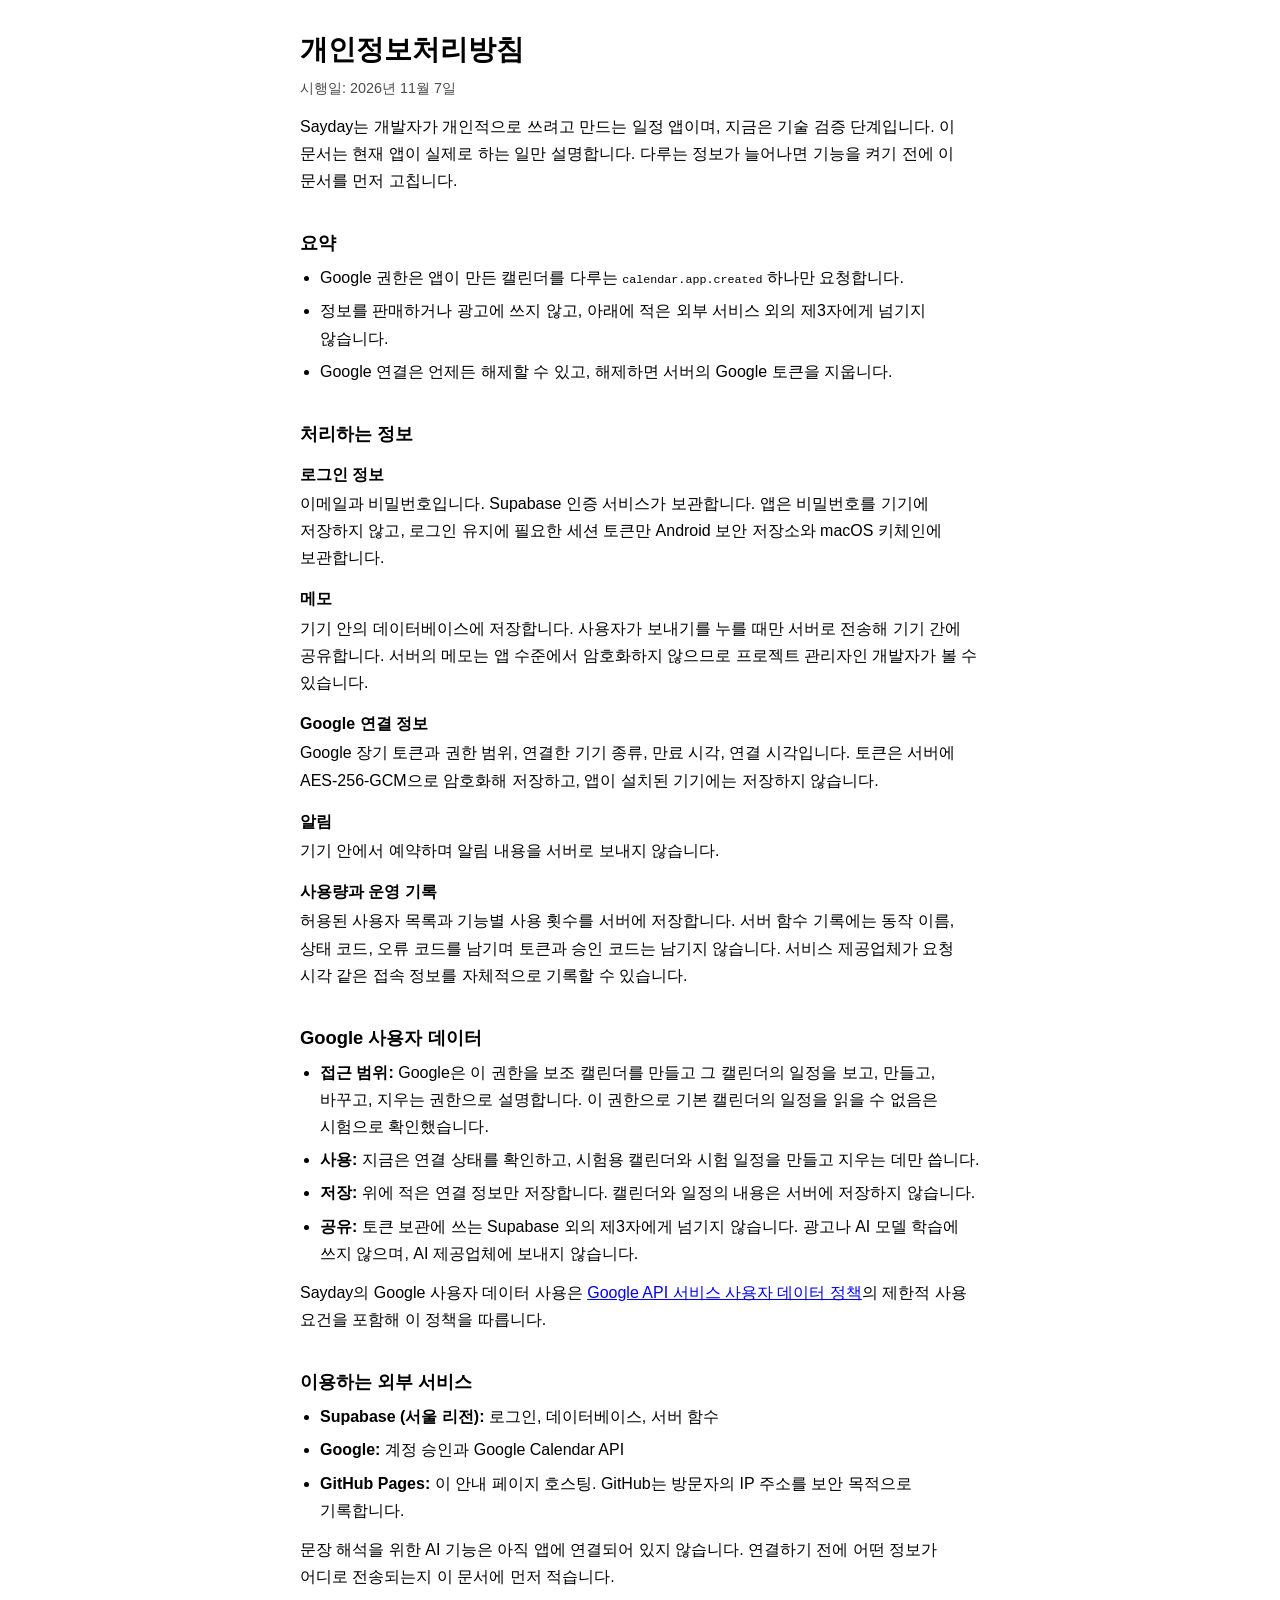
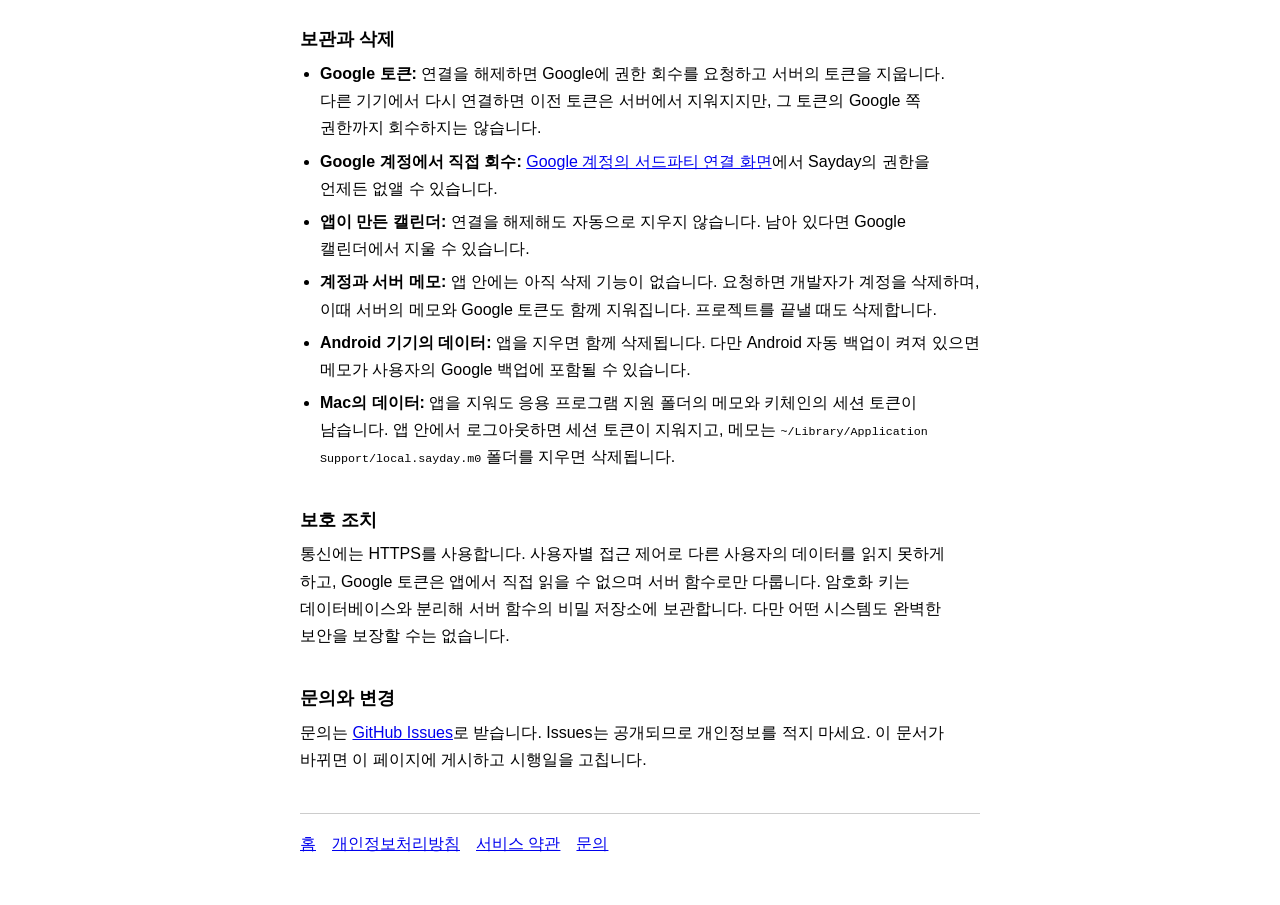
==== privacy.html @ 88185e22 "Add Sayday home, privacy and terms pages Co-Authored-By: Claude Opus 5.5 <noreply@anthropic.com>" ====
<!doctype html>
<html lang="ko">
<head>
  <meta charset="utf-8">
  <meta name="viewport" content="width=device-width, initial-scale=1">
  <title>Sayday 개인정보처리방침</title>
  <meta name="description" content="Sayday가 처리하는 정보와 Google 사용자 데이터를 다루는 방법을 설명합니다.">
  <link rel="stylesheet" href="style.css">
</head>
<body>
  <main>
    <h1>개인정보처리방침</h1>
    <p class="meta">시행일: 2026년 11월 7일</p>
    <p>Sayday는 개발자가 개인적으로 쓰려고 만드는 일정 앱이며, 지금은 기술 검증 단계입니다. 이 문서는 현재 앱이 실제로 하는 일만 설명합니다. 다루는 정보가 늘어나면 기능을 켜기 전에 이 문서를 먼저 고칩니다.</p>

    <h2>요약</h2>
    <ul>
      <li>Google 권한은 앱이 만든 캘린더를 다루는 <code>calendar.app.created</code> 하나만 요청합니다.</li>
      <li>정보를 판매하거나 광고에 쓰지 않고, 아래에 적은 외부 서비스 외의 제3자에게 넘기지 않습니다.</li>
      <li>Google 연결은 언제든 해제할 수 있고, 해제하면 서버의 Google 토큰을 지웁니다.</li>
    </ul>

    <h2>처리하는 정보</h2>
    <dl>
      <dt>로그인 정보</dt>
      <dd>이메일과 비밀번호입니다. Supabase 인증 서비스가 보관합니다. 앱은 비밀번호를 기기에 저장하지 않고, 로그인 유지에 필요한 세션 토큰만 Android 보안 저장소와 macOS 키체인에 보관합니다.</dd>
      <dt>메모</dt>
      <dd>기기 안의 데이터베이스에 저장합니다. 사용자가 보내기를 누를 때만 서버로 전송해 기기 간에 공유합니다. 서버의 메모는 앱 수준에서 암호화하지 않으므로 프로젝트 관리자인 개발자가 볼 수 있습니다.</dd>
      <dt>Google 연결 정보</dt>
      <dd>Google 장기 토큰과 권한 범위, 연결한 기기 종류, 만료 시각, 연결 시각입니다. 토큰은 서버에 AES-256-GCM으로 암호화해 저장하고, 앱이 설치된 기기에는 저장하지 않습니다.</dd>
      <dt>알림</dt>
      <dd>기기 안에서 예약하며 알림 내용을 서버로 보내지 않습니다.</dd>
      <dt>사용량과 운영 기록</dt>
      <dd>허용된 사용자 목록과 기능별 사용 횟수를 서버에 저장합니다. 서버 함수 기록에는 동작 이름, 상태 코드, 오류 코드를 남기며 토큰과 승인 코드는 남기지 않습니다. 서비스 제공업체가 요청 시각 같은 접속 정보를 자체적으로 기록할 수 있습니다.</dd>
    </dl>

    <h2>Google 사용자 데이터</h2>
    <ul>
      <li><strong>접근 범위:</strong> Google은 이 권한을 보조 캘린더를 만들고 그 캘린더의 일정을 보고, 만들고, 바꾸고, 지우는 권한으로 설명합니다. 이 권한으로 기본 캘린더의 일정을 읽을 수 없음은 시험으로 확인했습니다.</li>
      <li><strong>사용:</strong> 지금은 연결 상태를 확인하고, 시험용 캘린더와 시험 일정을 만들고 지우는 데만 씁니다.</li>
      <li><strong>저장:</strong> 위에 적은 연결 정보만 저장합니다. 캘린더와 일정의 내용은 서버에 저장하지 않습니다.</li>
      <li><strong>공유:</strong> 토큰 보관에 쓰는 Supabase 외의 제3자에게 넘기지 않습니다. 광고나 AI 모델 학습에 쓰지 않으며, AI 제공업체에 보내지 않습니다.</li>
    </ul>
    <p>Sayday의 Google 사용자 데이터 사용은 <a href="https://developers.google.com/terms/api-services-user-data-policy">Google API 서비스 사용자 데이터 정책</a>의 제한적 사용 요건을 포함해 이 정책을 따릅니다.</p>

    <h2>이용하는 외부 서비스</h2>
    <ul>
      <li><strong>Supabase (서울 리전):</strong> 로그인, 데이터베이스, 서버 함수</li>
      <li><strong>Google:</strong> 계정 승인과 Google Calendar API</li>
      <li><strong>GitHub Pages:</strong> 이 안내 페이지 호스팅. GitHub는 방문자의 IP 주소를 보안 목적으로 기록합니다.</li>
    </ul>
    <p>문장 해석을 위한 AI 기능은 아직 앱에 연결되어 있지 않습니다. 연결하기 전에 어떤 정보가 어디로 전송되는지 이 문서에 먼저 적습니다.</p>

    <h2>보관과 삭제</h2>
    <ul>
      <li><strong>Google 토큰:</strong> 연결을 해제하면 Google에 권한 회수를 요청하고 서버의 토큰을 지웁니다. 다른 기기에서 다시 연결하면 이전 토큰은 서버에서 지워지지만, 그 토큰의 Google 쪽 권한까지 회수하지는 않습니다.</li>
      <li><strong>Google 계정에서 직접 회수:</strong> <a href="https://myaccount.google.com/permissions">Google 계정의 서드파티 연결 화면</a>에서 Sayday의 권한을 언제든 없앨 수 있습니다.</li>
      <li><strong>앱이 만든 캘린더:</strong> 연결을 해제해도 자동으로 지우지 않습니다. 남아 있다면 Google 캘린더에서 지울 수 있습니다.</li>
      <li><strong>계정과 서버 메모:</strong> 앱 안에는 아직 삭제 기능이 없습니다. 요청하면 개발자가 계정을 삭제하며, 이때 서버의 메모와 Google 토큰도 함께 지워집니다. 프로젝트를 끝낼 때도 삭제합니다.</li>
      <li><strong>Android 기기의 데이터:</strong> 앱을 지우면 함께 삭제됩니다. 다만 Android 자동 백업이 켜져 있으면 메모가 사용자의 Google 백업에 포함될 수 있습니다.</li>
      <li><strong>Mac의 데이터:</strong> 앱을 지워도 응용 프로그램 지원 폴더의 메모와 키체인의 세션 토큰이 남습니다. 앱 안에서 로그아웃하면 세션 토큰이 지워지고, 메모는 <code>~/Library/Application Support/local.sayday.m0</code> 폴더를 지우면 삭제됩니다.</li>
    </ul>

    <h2>보호 조치</h2>
    <p>통신에는 HTTPS를 사용합니다. 사용자별 접근 제어로 다른 사용자의 데이터를 읽지 못하게 하고, Google 토큰은 앱에서 직접 읽을 수 없으며 서버 함수로만 다룹니다. 암호화 키는 데이터베이스와 분리해 서버 함수의 비밀 저장소에 보관합니다. 다만 어떤 시스템도 완벽한 보안을 보장할 수는 없습니다.</p>

    <h2>문의와 변경</h2>
    <p>문의는 <a href="https://github.com/alsrjs951/alsrjs951.github.io/issues">GitHub Issues</a>로 받습니다. Issues는 공개되므로 개인정보를 적지 마세요. 이 문서가 바뀌면 이 페이지에 게시하고 시행일을 고칩니다.</p>
  </main>
  <footer>
    <a href="index.html">홈</a>
    <a href="privacy.html">개인정보처리방침</a>
    <a href="terms.html">서비스 약관</a>
    <a href="https://github.com/alsrjs951/alsrjs951.github.io/issues">문의</a>
  </footer>
</body>
</html>
---- style.css ----
:root {
  color-scheme: light dark;
  font-family: -apple-system, BlinkMacSystemFont, "Apple SD Gothic Neo", "Noto Sans KR", "Segoe UI", sans-serif;
  line-height: 1.7;
}

body {
  margin: 0 auto;
  max-width: 680px;
  padding: 32px 16px 48px;
  overflow-wrap: anywhere;
  word-break: keep-all;
}

h1 {
  font-size: 1.75rem;
  line-height: 1.3;
  margin: 0 0 8px;
}

h2 {
  font-size: 1.15rem;
  line-height: 1.4;
  margin: 36px 0 8px;
}

p,
ul,
dl {
  margin: 0 0 12px;
}

ul {
  padding-left: 20px;
}

li + li {
  margin-top: 6px;
}

dt {
  font-weight: 600;
  margin-top: 14px;
}

dd {
  margin: 2px 0 0;
}

code {
  font-size: 0.9em;
}

.lead {
  font-size: 1.1rem;
}

.meta {
  opacity: 0.7;
  font-size: 0.9rem;
}

footer {
  border-top: 1px solid color-mix(in srgb, currentColor 20%, transparent);
  display: flex;
  flex-wrap: wrap;
  gap: 8px 16px;
  margin-top: 40px;
  padding-top: 16px;
}
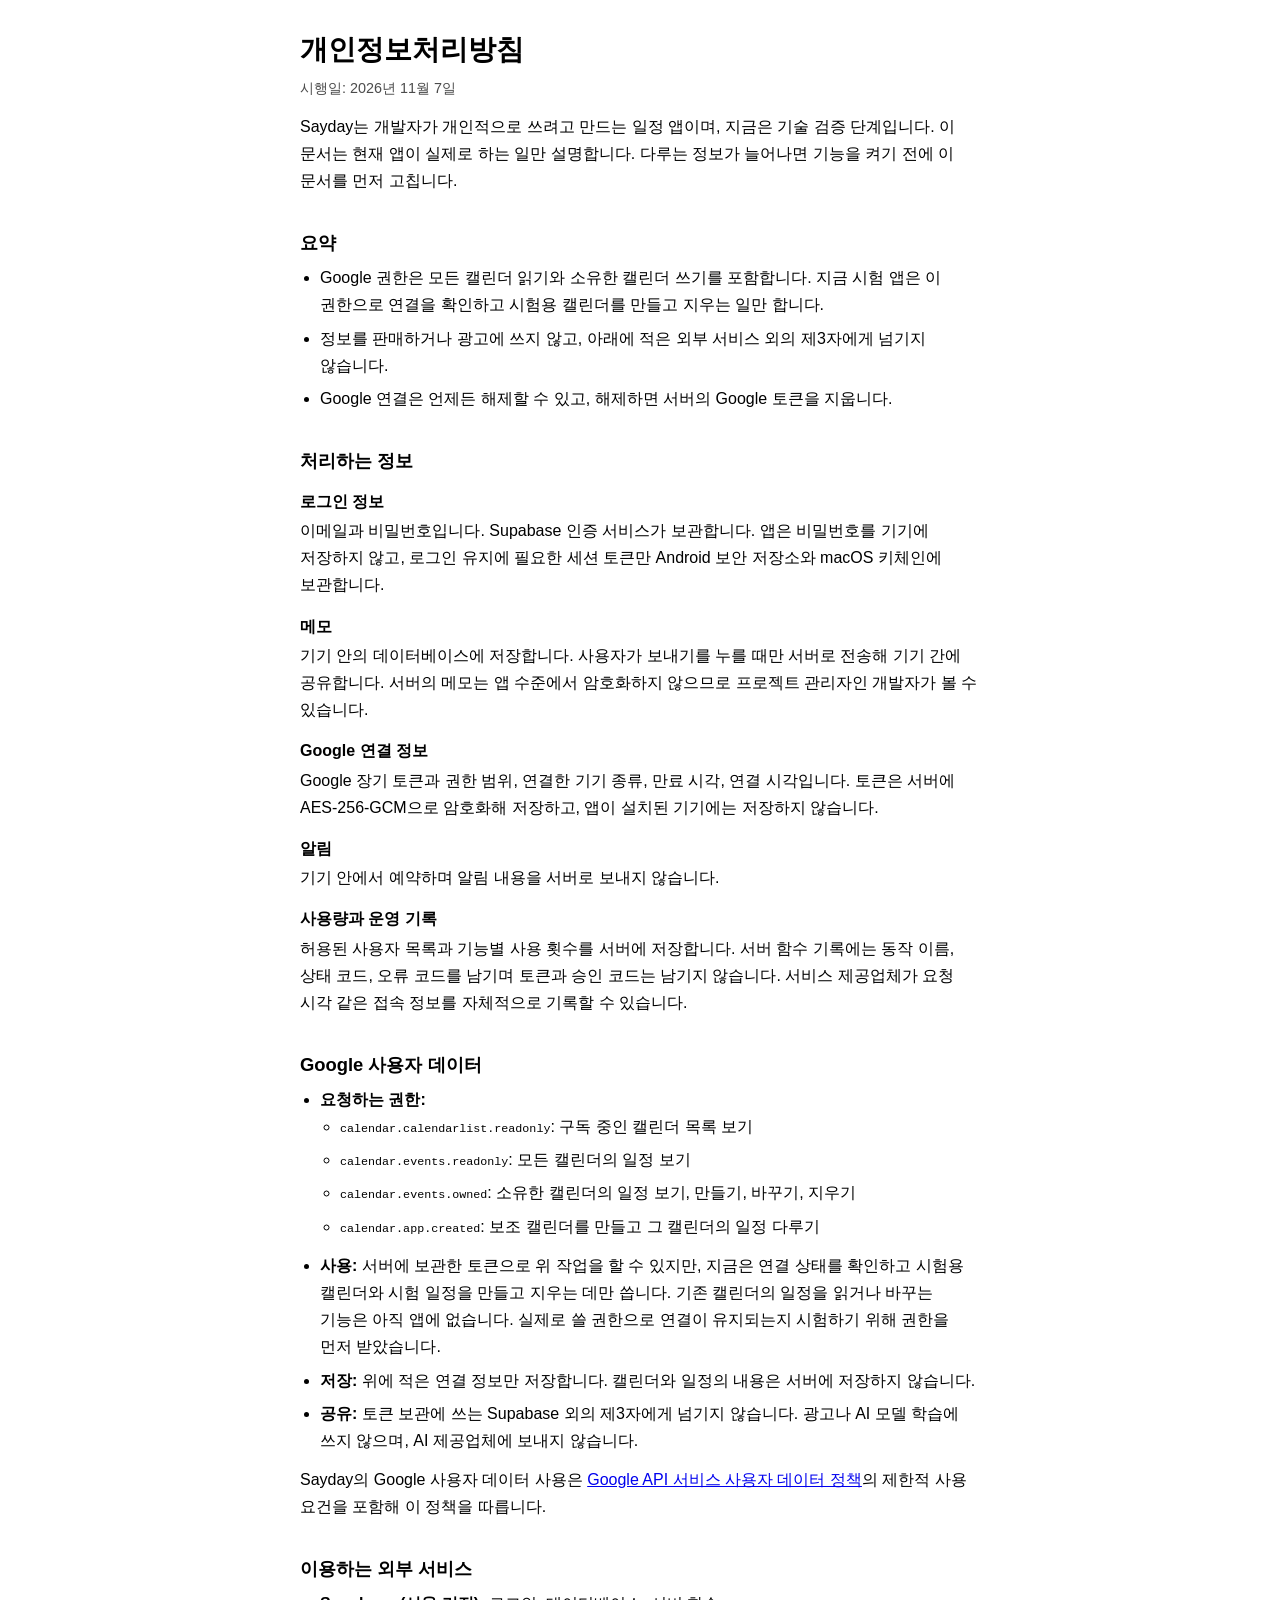
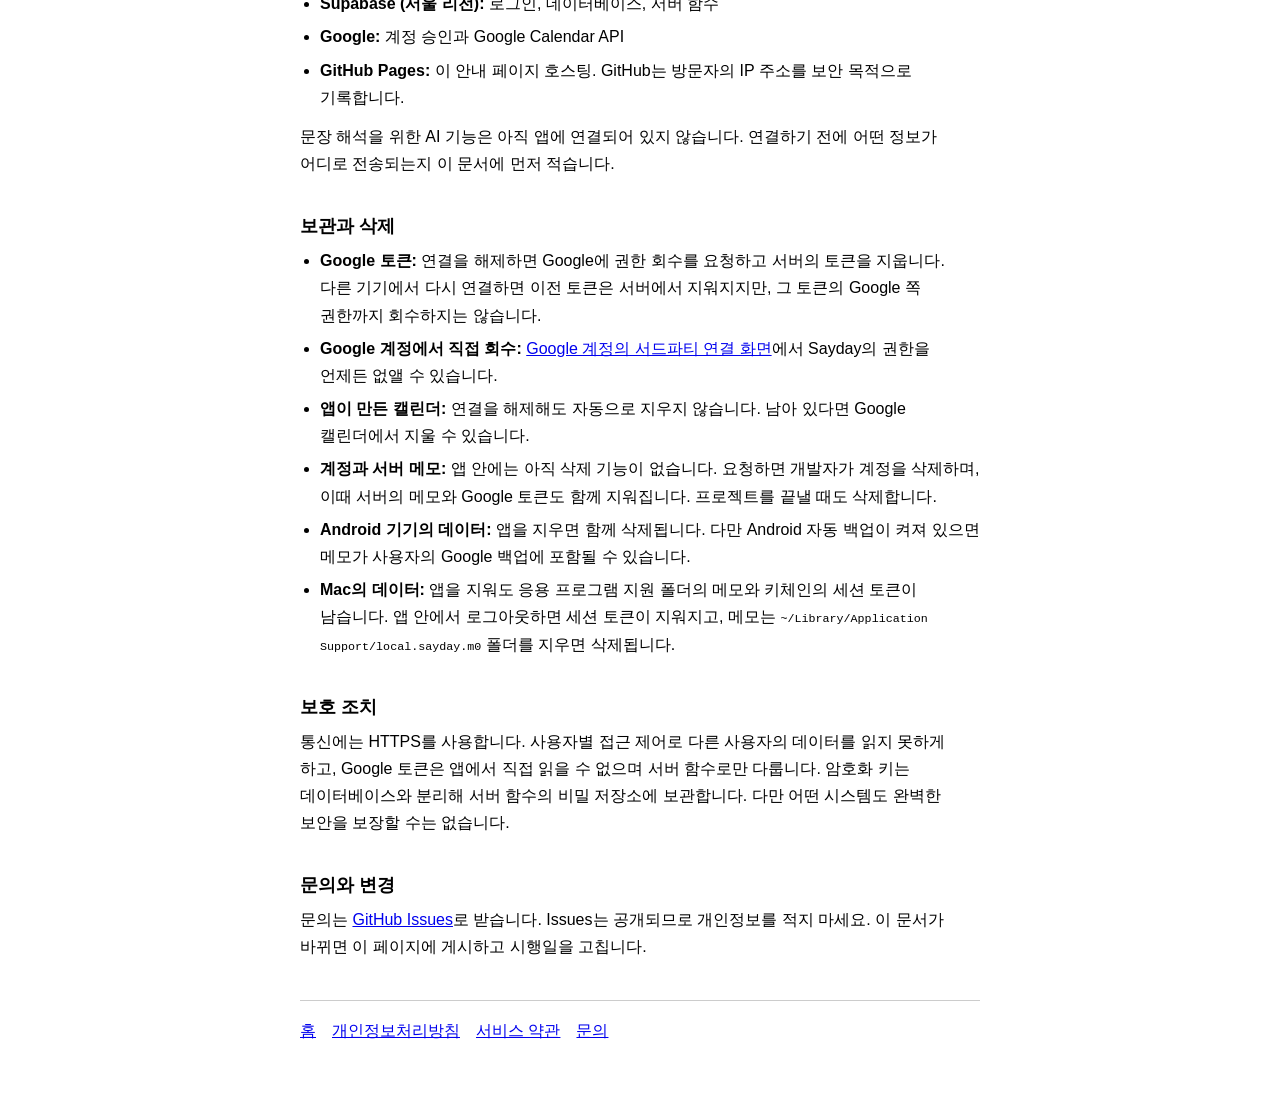
==== commit 5575f870: "Describe the wider calendar permissions Co-Authored-By: Claude Opus 5.5 <noreply@anthropic.com>" ====
--- a/privacy.html
+++ b/privacy.html
@@ -15,7 +15,7 @@
 
     <h2>요약</h2>
     <ul>
-      <li>Google 권한은 앱이 만든 캘린더를 다루는 <code>calendar.app.created</code> 하나만 요청합니다.</li>
+      <li>Google 권한은 모든 캘린더 읽기와 소유한 캘린더 쓰기를 포함합니다. 지금 시험 앱은 이 권한으로 연결을 확인하고 시험용 캘린더를 만들고 지우는 일만 합니다.</li>
       <li>정보를 판매하거나 광고에 쓰지 않고, 아래에 적은 외부 서비스 외의 제3자에게 넘기지 않습니다.</li>
       <li>Google 연결은 언제든 해제할 수 있고, 해제하면 서버의 Google 토큰을 지웁니다.</li>
     </ul>
@@ -36,8 +36,15 @@
 
     <h2>Google 사용자 데이터</h2>
     <ul>
-      <li><strong>접근 범위:</strong> Google은 이 권한을 보조 캘린더를 만들고 그 캘린더의 일정을 보고, 만들고, 바꾸고, 지우는 권한으로 설명합니다. 이 권한으로 기본 캘린더의 일정을 읽을 수 없음은 시험으로 확인했습니다.</li>
-      <li><strong>사용:</strong> 지금은 연결 상태를 확인하고, 시험용 캘린더와 시험 일정을 만들고 지우는 데만 씁니다.</li>
+      <li><strong>요청하는 권한:</strong>
+        <ul>
+          <li><code>calendar.calendarlist.readonly</code>: 구독 중인 캘린더 목록 보기</li>
+          <li><code>calendar.events.readonly</code>: 모든 캘린더의 일정 보기</li>
+          <li><code>calendar.events.owned</code>: 소유한 캘린더의 일정 보기, 만들기, 바꾸기, 지우기</li>
+          <li><code>calendar.app.created</code>: 보조 캘린더를 만들고 그 캘린더의 일정 다루기</li>
+        </ul>
+      </li>
+      <li><strong>사용:</strong> 서버에 보관한 토큰으로 위 작업을 할 수 있지만, 지금은 연결 상태를 확인하고 시험용 캘린더와 시험 일정을 만들고 지우는 데만 씁니다. 기존 캘린더의 일정을 읽거나 바꾸는 기능은 아직 앱에 없습니다. 실제로 쓸 권한으로 연결이 유지되는지 시험하기 위해 권한을 먼저 받았습니다.</li>
       <li><strong>저장:</strong> 위에 적은 연결 정보만 저장합니다. 캘린더와 일정의 내용은 서버에 저장하지 않습니다.</li>
       <li><strong>공유:</strong> 토큰 보관에 쓰는 Supabase 외의 제3자에게 넘기지 않습니다. 광고나 AI 모델 학습에 쓰지 않으며, AI 제공업체에 보내지 않습니다.</li>
     </ul>
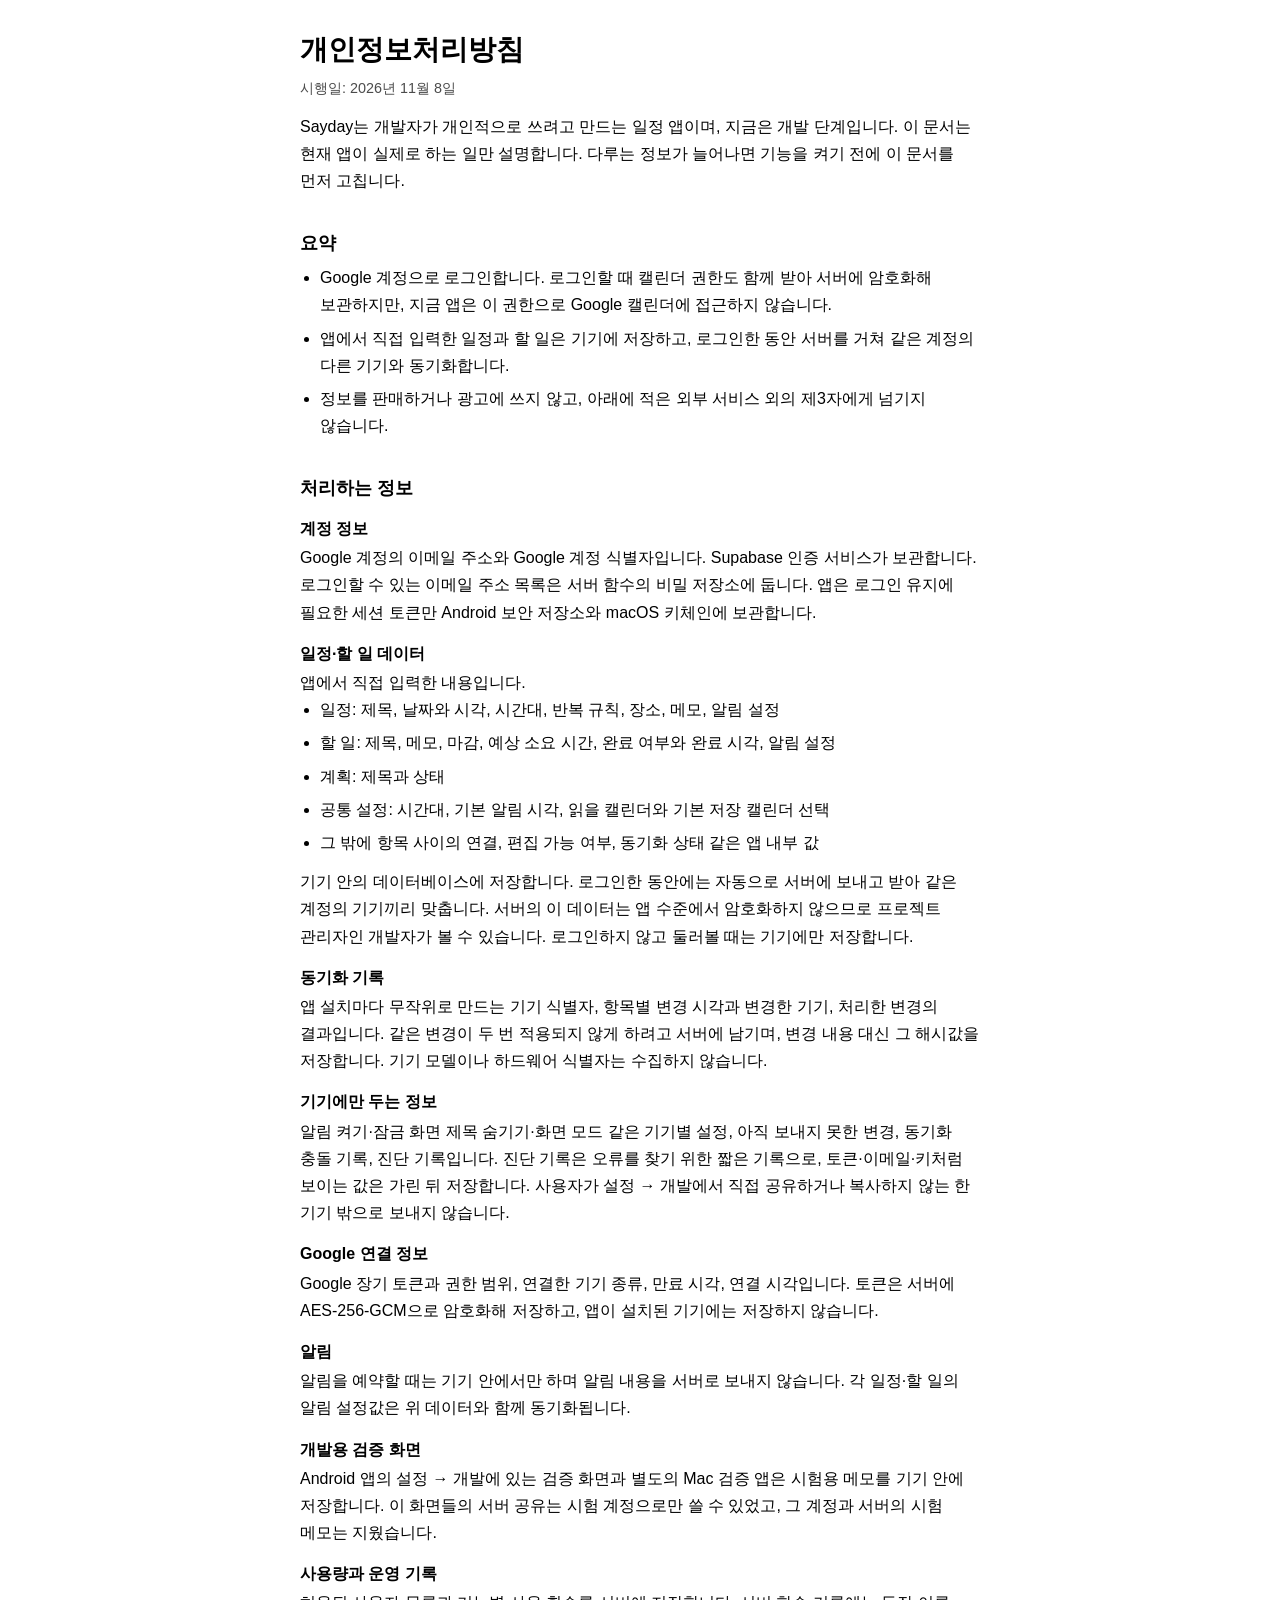
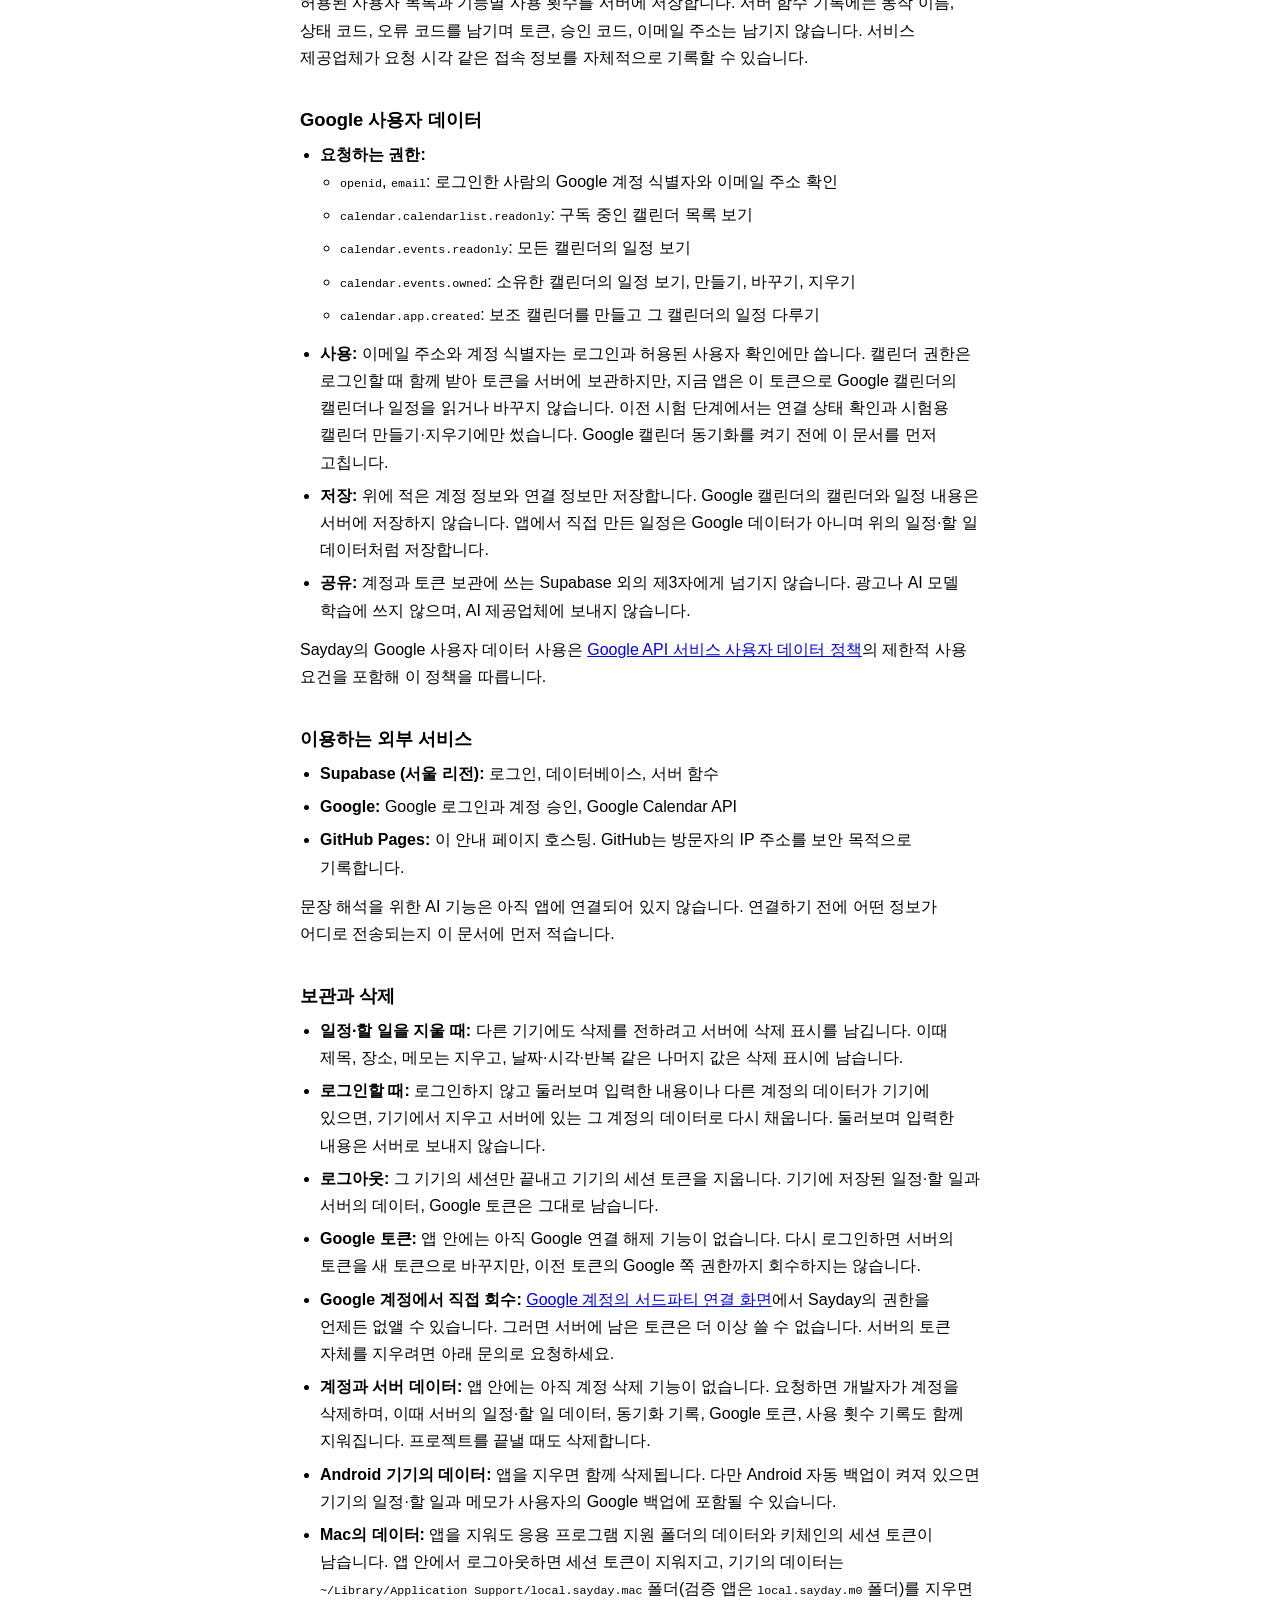
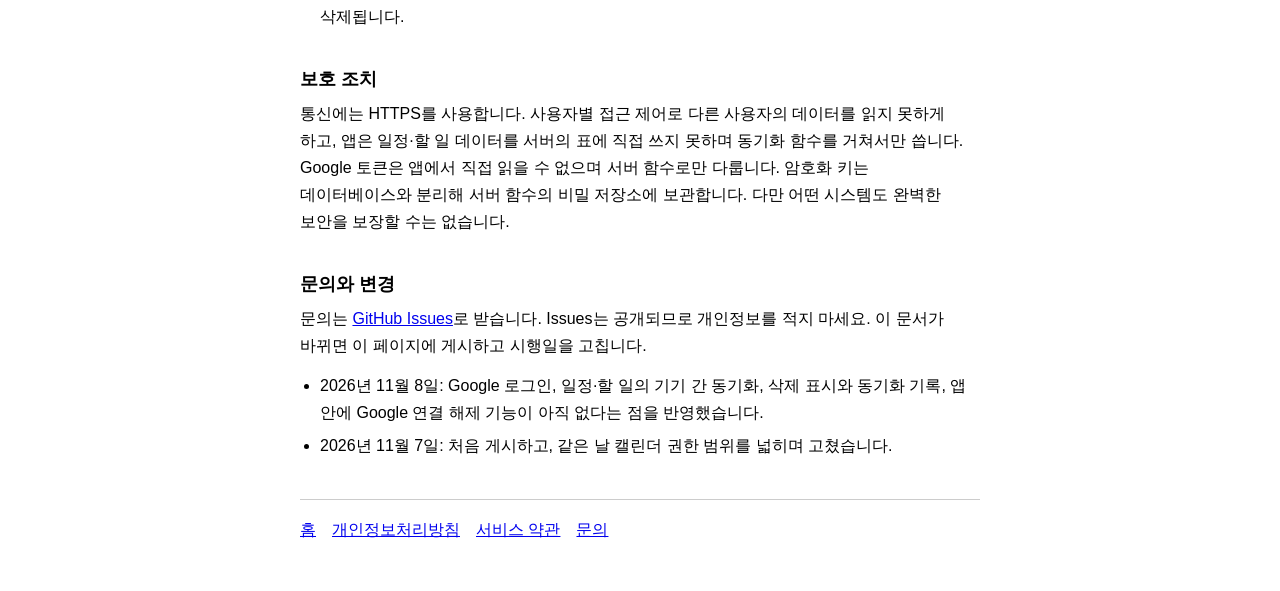
==== commit 2de22151: "Update pages for Google sign-in and device sync Describe Google sign-in, the schedule and task data " ====
--- a/privacy.html
+++ b/privacy.html
@@ -10,69 +10,92 @@
 <body>
   <main>
     <h1>개인정보처리방침</h1>
-    <p class="meta">시행일: 2026년 11월 7일</p>
-    <p>Sayday는 개발자가 개인적으로 쓰려고 만드는 일정 앱이며, 지금은 기술 검증 단계입니다. 이 문서는 현재 앱이 실제로 하는 일만 설명합니다. 다루는 정보가 늘어나면 기능을 켜기 전에 이 문서를 먼저 고칩니다.</p>
+    <p class="meta">시행일: 2026년 11월 8일</p>
+    <p>Sayday는 개발자가 개인적으로 쓰려고 만드는 일정 앱이며, 지금은 개발 단계입니다. 이 문서는 현재 앱이 실제로 하는 일만 설명합니다. 다루는 정보가 늘어나면 기능을 켜기 전에 이 문서를 먼저 고칩니다.</p>
 
     <h2>요약</h2>
     <ul>
-      <li>Google 권한은 모든 캘린더 읽기와 소유한 캘린더 쓰기를 포함합니다. 지금 시험 앱은 이 권한으로 연결을 확인하고 시험용 캘린더를 만들고 지우는 일만 합니다.</li>
+      <li>Google 계정으로 로그인합니다. 로그인할 때 캘린더 권한도 함께 받아 서버에 암호화해 보관하지만, 지금 앱은 이 권한으로 Google 캘린더에 접근하지 않습니다.</li>
+      <li>앱에서 직접 입력한 일정과 할 일은 기기에 저장하고, 로그인한 동안 서버를 거쳐 같은 계정의 다른 기기와 동기화합니다.</li>
       <li>정보를 판매하거나 광고에 쓰지 않고, 아래에 적은 외부 서비스 외의 제3자에게 넘기지 않습니다.</li>
-      <li>Google 연결은 언제든 해제할 수 있고, 해제하면 서버의 Google 토큰을 지웁니다.</li>
     </ul>
 
     <h2>처리하는 정보</h2>
     <dl>
-      <dt>로그인 정보</dt>
-      <dd>이메일과 비밀번호입니다. Supabase 인증 서비스가 보관합니다. 앱은 비밀번호를 기기에 저장하지 않고, 로그인 유지에 필요한 세션 토큰만 Android 보안 저장소와 macOS 키체인에 보관합니다.</dd>
-      <dt>메모</dt>
-      <dd>기기 안의 데이터베이스에 저장합니다. 사용자가 보내기를 누를 때만 서버로 전송해 기기 간에 공유합니다. 서버의 메모는 앱 수준에서 암호화하지 않으므로 프로젝트 관리자인 개발자가 볼 수 있습니다.</dd>
+      <dt>계정 정보</dt>
+      <dd>Google 계정의 이메일 주소와 Google 계정 식별자입니다. Supabase 인증 서비스가 보관합니다. 로그인할 수 있는 이메일 주소 목록은 서버 함수의 비밀 저장소에 둡니다. 앱은 로그인 유지에 필요한 세션 토큰만 Android 보안 저장소와 macOS 키체인에 보관합니다.</dd>
+      <dt>일정·할 일 데이터</dt>
+      <dd>
+        앱에서 직접 입력한 내용입니다.
+        <ul>
+          <li>일정: 제목, 날짜와 시각, 시간대, 반복 규칙, 장소, 메모, 알림 설정</li>
+          <li>할 일: 제목, 메모, 마감, 예상 소요 시간, 완료 여부와 완료 시각, 알림 설정</li>
+          <li>계획: 제목과 상태</li>
+          <li>공통 설정: 시간대, 기본 알림 시각, 읽을 캘린더와 기본 저장 캘린더 선택</li>
+          <li>그 밖에 항목 사이의 연결, 편집 가능 여부, 동기화 상태 같은 앱 내부 값</li>
+        </ul>
+        기기 안의 데이터베이스에 저장합니다. 로그인한 동안에는 자동으로 서버에 보내고 받아 같은 계정의 기기끼리 맞춥니다. 서버의 이 데이터는 앱 수준에서 암호화하지 않으므로 프로젝트 관리자인 개발자가 볼 수 있습니다. 로그인하지 않고 둘러볼 때는 기기에만 저장합니다.
+      </dd>
+      <dt>동기화 기록</dt>
+      <dd>앱 설치마다 무작위로 만드는 기기 식별자, 항목별 변경 시각과 변경한 기기, 처리한 변경의 결과입니다. 같은 변경이 두 번 적용되지 않게 하려고 서버에 남기며, 변경 내용 대신 그 해시값을 저장합니다. 기기 모델이나 하드웨어 식별자는 수집하지 않습니다.</dd>
+      <dt>기기에만 두는 정보</dt>
+      <dd>알림 켜기·잠금 화면 제목 숨기기·화면 모드 같은 기기별 설정, 아직 보내지 못한 변경, 동기화 충돌 기록, 진단 기록입니다. 진단 기록은 오류를 찾기 위한 짧은 기록으로, 토큰·이메일·키처럼 보이는 값은 가린 뒤 저장합니다. 사용자가 설정 → 개발에서 직접 공유하거나 복사하지 않는 한 기기 밖으로 보내지 않습니다.</dd>
       <dt>Google 연결 정보</dt>
       <dd>Google 장기 토큰과 권한 범위, 연결한 기기 종류, 만료 시각, 연결 시각입니다. 토큰은 서버에 AES-256-GCM으로 암호화해 저장하고, 앱이 설치된 기기에는 저장하지 않습니다.</dd>
       <dt>알림</dt>
-      <dd>기기 안에서 예약하며 알림 내용을 서버로 보내지 않습니다.</dd>
+      <dd>알림을 예약할 때는 기기 안에서만 하며 알림 내용을 서버로 보내지 않습니다. 각 일정·할 일의 알림 설정값은 위 데이터와 함께 동기화됩니다.</dd>
+      <dt>개발용 검증 화면</dt>
+      <dd>Android 앱의 설정 → 개발에 있는 검증 화면과 별도의 Mac 검증 앱은 시험용 메모를 기기 안에 저장합니다. 이 화면들의 서버 공유는 시험 계정으로만 쓸 수 있었고, 그 계정과 서버의 시험 메모는 지웠습니다.</dd>
       <dt>사용량과 운영 기록</dt>
-      <dd>허용된 사용자 목록과 기능별 사용 횟수를 서버에 저장합니다. 서버 함수 기록에는 동작 이름, 상태 코드, 오류 코드를 남기며 토큰과 승인 코드는 남기지 않습니다. 서비스 제공업체가 요청 시각 같은 접속 정보를 자체적으로 기록할 수 있습니다.</dd>
+      <dd>허용된 사용자 목록과 기능별 사용 횟수를 서버에 저장합니다. 서버 함수 기록에는 동작 이름, 상태 코드, 오류 코드를 남기며 토큰, 승인 코드, 이메일 주소는 남기지 않습니다. 서비스 제공업체가 요청 시각 같은 접속 정보를 자체적으로 기록할 수 있습니다.</dd>
     </dl>
 
     <h2>Google 사용자 데이터</h2>
     <ul>
       <li><strong>요청하는 권한:</strong>
         <ul>
+          <li><code>openid</code>, <code>email</code>: 로그인한 사람의 Google 계정 식별자와 이메일 주소 확인</li>
           <li><code>calendar.calendarlist.readonly</code>: 구독 중인 캘린더 목록 보기</li>
           <li><code>calendar.events.readonly</code>: 모든 캘린더의 일정 보기</li>
           <li><code>calendar.events.owned</code>: 소유한 캘린더의 일정 보기, 만들기, 바꾸기, 지우기</li>
           <li><code>calendar.app.created</code>: 보조 캘린더를 만들고 그 캘린더의 일정 다루기</li>
         </ul>
       </li>
-      <li><strong>사용:</strong> 서버에 보관한 토큰으로 위 작업을 할 수 있지만, 지금은 연결 상태를 확인하고 시험용 캘린더와 시험 일정을 만들고 지우는 데만 씁니다. 기존 캘린더의 일정을 읽거나 바꾸는 기능은 아직 앱에 없습니다. 실제로 쓸 권한으로 연결이 유지되는지 시험하기 위해 권한을 먼저 받았습니다.</li>
-      <li><strong>저장:</strong> 위에 적은 연결 정보만 저장합니다. 캘린더와 일정의 내용은 서버에 저장하지 않습니다.</li>
-      <li><strong>공유:</strong> 토큰 보관에 쓰는 Supabase 외의 제3자에게 넘기지 않습니다. 광고나 AI 모델 학습에 쓰지 않으며, AI 제공업체에 보내지 않습니다.</li>
+      <li><strong>사용:</strong> 이메일 주소와 계정 식별자는 로그인과 허용된 사용자 확인에만 씁니다. 캘린더 권한은 로그인할 때 함께 받아 토큰을 서버에 보관하지만, 지금 앱은 이 토큰으로 Google 캘린더의 캘린더나 일정을 읽거나 바꾸지 않습니다. 이전 시험 단계에서는 연결 상태 확인과 시험용 캘린더 만들기·지우기에만 썼습니다. Google 캘린더 동기화를 켜기 전에 이 문서를 먼저 고칩니다.</li>
+      <li><strong>저장:</strong> 위에 적은 계정 정보와 연결 정보만 저장합니다. Google 캘린더의 캘린더와 일정 내용은 서버에 저장하지 않습니다. 앱에서 직접 만든 일정은 Google 데이터가 아니며 위의 일정·할 일 데이터처럼 저장합니다.</li>
+      <li><strong>공유:</strong> 계정과 토큰 보관에 쓰는 Supabase 외의 제3자에게 넘기지 않습니다. 광고나 AI 모델 학습에 쓰지 않으며, AI 제공업체에 보내지 않습니다.</li>
     </ul>
     <p>Sayday의 Google 사용자 데이터 사용은 <a href="https://developers.google.com/terms/api-services-user-data-policy">Google API 서비스 사용자 데이터 정책</a>의 제한적 사용 요건을 포함해 이 정책을 따릅니다.</p>
 
     <h2>이용하는 외부 서비스</h2>
     <ul>
       <li><strong>Supabase (서울 리전):</strong> 로그인, 데이터베이스, 서버 함수</li>
-      <li><strong>Google:</strong> 계정 승인과 Google Calendar API</li>
+      <li><strong>Google:</strong> Google 로그인과 계정 승인, Google Calendar API</li>
       <li><strong>GitHub Pages:</strong> 이 안내 페이지 호스팅. GitHub는 방문자의 IP 주소를 보안 목적으로 기록합니다.</li>
     </ul>
     <p>문장 해석을 위한 AI 기능은 아직 앱에 연결되어 있지 않습니다. 연결하기 전에 어떤 정보가 어디로 전송되는지 이 문서에 먼저 적습니다.</p>
 
     <h2>보관과 삭제</h2>
     <ul>
-      <li><strong>Google 토큰:</strong> 연결을 해제하면 Google에 권한 회수를 요청하고 서버의 토큰을 지웁니다. 다른 기기에서 다시 연결하면 이전 토큰은 서버에서 지워지지만, 그 토큰의 Google 쪽 권한까지 회수하지는 않습니다.</li>
-      <li><strong>Google 계정에서 직접 회수:</strong> <a href="https://myaccount.google.com/permissions">Google 계정의 서드파티 연결 화면</a>에서 Sayday의 권한을 언제든 없앨 수 있습니다.</li>
-      <li><strong>앱이 만든 캘린더:</strong> 연결을 해제해도 자동으로 지우지 않습니다. 남아 있다면 Google 캘린더에서 지울 수 있습니다.</li>
-      <li><strong>계정과 서버 메모:</strong> 앱 안에는 아직 삭제 기능이 없습니다. 요청하면 개발자가 계정을 삭제하며, 이때 서버의 메모와 Google 토큰도 함께 지워집니다. 프로젝트를 끝낼 때도 삭제합니다.</li>
-      <li><strong>Android 기기의 데이터:</strong> 앱을 지우면 함께 삭제됩니다. 다만 Android 자동 백업이 켜져 있으면 메모가 사용자의 Google 백업에 포함될 수 있습니다.</li>
-      <li><strong>Mac의 데이터:</strong> 앱을 지워도 응용 프로그램 지원 폴더의 메모와 키체인의 세션 토큰이 남습니다. 앱 안에서 로그아웃하면 세션 토큰이 지워지고, 메모는 <code>~/Library/Application Support/local.sayday.m0</code> 폴더를 지우면 삭제됩니다.</li>
+      <li><strong>일정·할 일을 지울 때:</strong> 다른 기기에도 삭제를 전하려고 서버에 삭제 표시를 남깁니다. 이때 제목, 장소, 메모는 지우고, 날짜·시각·반복 같은 나머지 값은 삭제 표시에 남습니다.</li>
+      <li><strong>로그인할 때:</strong> 로그인하지 않고 둘러보며 입력한 내용이나 다른 계정의 데이터가 기기에 있으면, 기기에서 지우고 서버에 있는 그 계정의 데이터로 다시 채웁니다. 둘러보며 입력한 내용은 서버로 보내지 않습니다.</li>
+      <li><strong>로그아웃:</strong> 그 기기의 세션만 끝내고 기기의 세션 토큰을 지웁니다. 기기에 저장된 일정·할 일과 서버의 데이터, Google 토큰은 그대로 남습니다.</li>
+      <li><strong>Google 토큰:</strong> 앱 안에는 아직 Google 연결 해제 기능이 없습니다. 다시 로그인하면 서버의 토큰을 새 토큰으로 바꾸지만, 이전 토큰의 Google 쪽 권한까지 회수하지는 않습니다.</li>
+      <li><strong>Google 계정에서 직접 회수:</strong> <a href="https://myaccount.google.com/permissions">Google 계정의 서드파티 연결 화면</a>에서 Sayday의 권한을 언제든 없앨 수 있습니다. 그러면 서버에 남은 토큰은 더 이상 쓸 수 없습니다. 서버의 토큰 자체를 지우려면 아래 문의로 요청하세요.</li>
+      <li><strong>계정과 서버 데이터:</strong> 앱 안에는 아직 계정 삭제 기능이 없습니다. 요청하면 개발자가 계정을 삭제하며, 이때 서버의 일정·할 일 데이터, 동기화 기록, Google 토큰, 사용 횟수 기록도 함께 지워집니다. 프로젝트를 끝낼 때도 삭제합니다.</li>
+      <li><strong>Android 기기의 데이터:</strong> 앱을 지우면 함께 삭제됩니다. 다만 Android 자동 백업이 켜져 있으면 기기의 일정·할 일과 메모가 사용자의 Google 백업에 포함될 수 있습니다.</li>
+      <li><strong>Mac의 데이터:</strong> 앱을 지워도 응용 프로그램 지원 폴더의 데이터와 키체인의 세션 토큰이 남습니다. 앱 안에서 로그아웃하면 세션 토큰이 지워지고, 기기의 데이터는 <code>~/Library/Application Support/local.sayday.mac</code> 폴더(검증 앱은 <code>local.sayday.m0</code> 폴더)를 지우면 삭제됩니다.</li>
     </ul>
 
     <h2>보호 조치</h2>
-    <p>통신에는 HTTPS를 사용합니다. 사용자별 접근 제어로 다른 사용자의 데이터를 읽지 못하게 하고, Google 토큰은 앱에서 직접 읽을 수 없으며 서버 함수로만 다룹니다. 암호화 키는 데이터베이스와 분리해 서버 함수의 비밀 저장소에 보관합니다. 다만 어떤 시스템도 완벽한 보안을 보장할 수는 없습니다.</p>
+    <p>통신에는 HTTPS를 사용합니다. 사용자별 접근 제어로 다른 사용자의 데이터를 읽지 못하게 하고, 앱은 일정·할 일 데이터를 서버의 표에 직접 쓰지 못하며 동기화 함수를 거쳐서만 씁니다. Google 토큰은 앱에서 직접 읽을 수 없으며 서버 함수로만 다룹니다. 암호화 키는 데이터베이스와 분리해 서버 함수의 비밀 저장소에 보관합니다. 다만 어떤 시스템도 완벽한 보안을 보장할 수는 없습니다.</p>
 
     <h2>문의와 변경</h2>
     <p>문의는 <a href="https://github.com/alsrjs951/alsrjs951.github.io/issues">GitHub Issues</a>로 받습니다. Issues는 공개되므로 개인정보를 적지 마세요. 이 문서가 바뀌면 이 페이지에 게시하고 시행일을 고칩니다.</p>
+    <ul>
+      <li>2026년 11월 8일: Google 로그인, 일정·할 일의 기기 간 동기화, 삭제 표시와 동기화 기록, 앱 안에 Google 연결 해제 기능이 아직 없다는 점을 반영했습니다.</li>
+      <li>2026년 11월 7일: 처음 게시하고, 같은 날 캘린더 권한 범위를 넓히며 고쳤습니다.</li>
+    </ul>
   </main>
   <footer>
     <a href="index.html">홈</a>
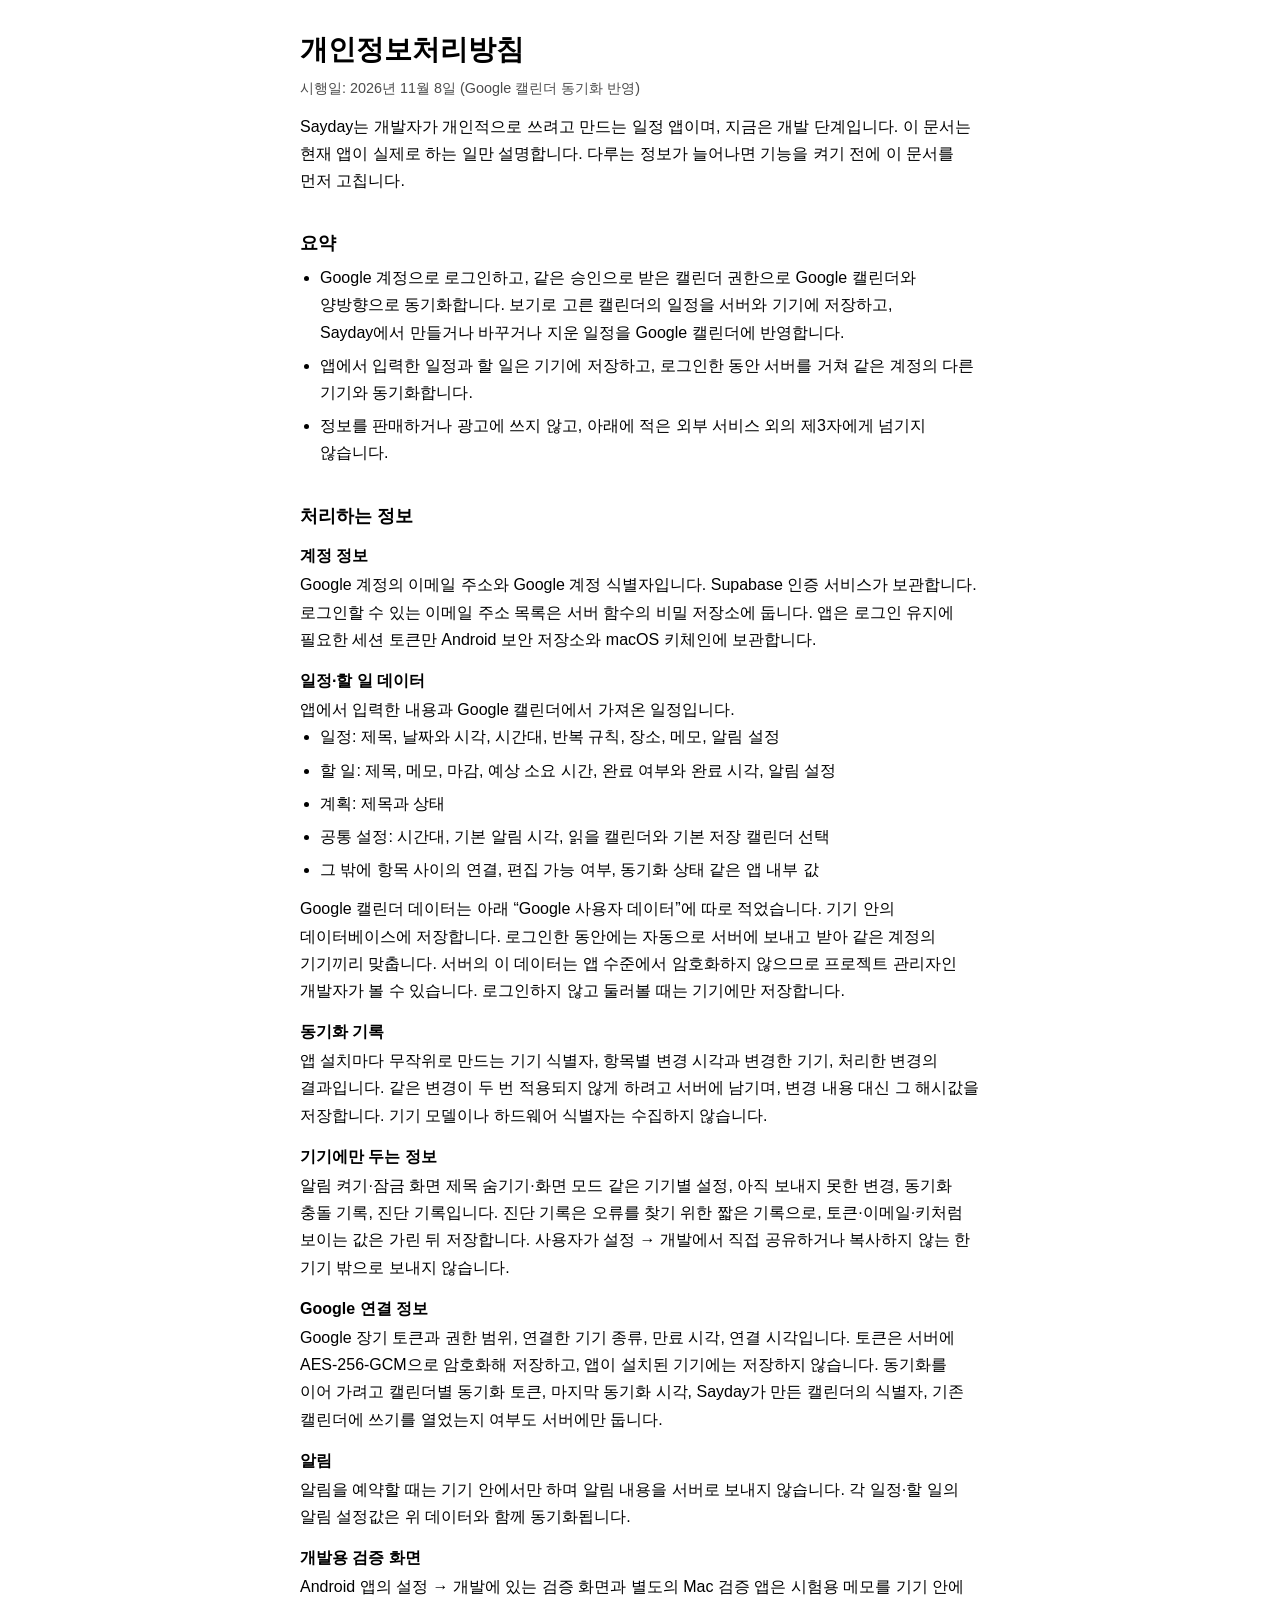
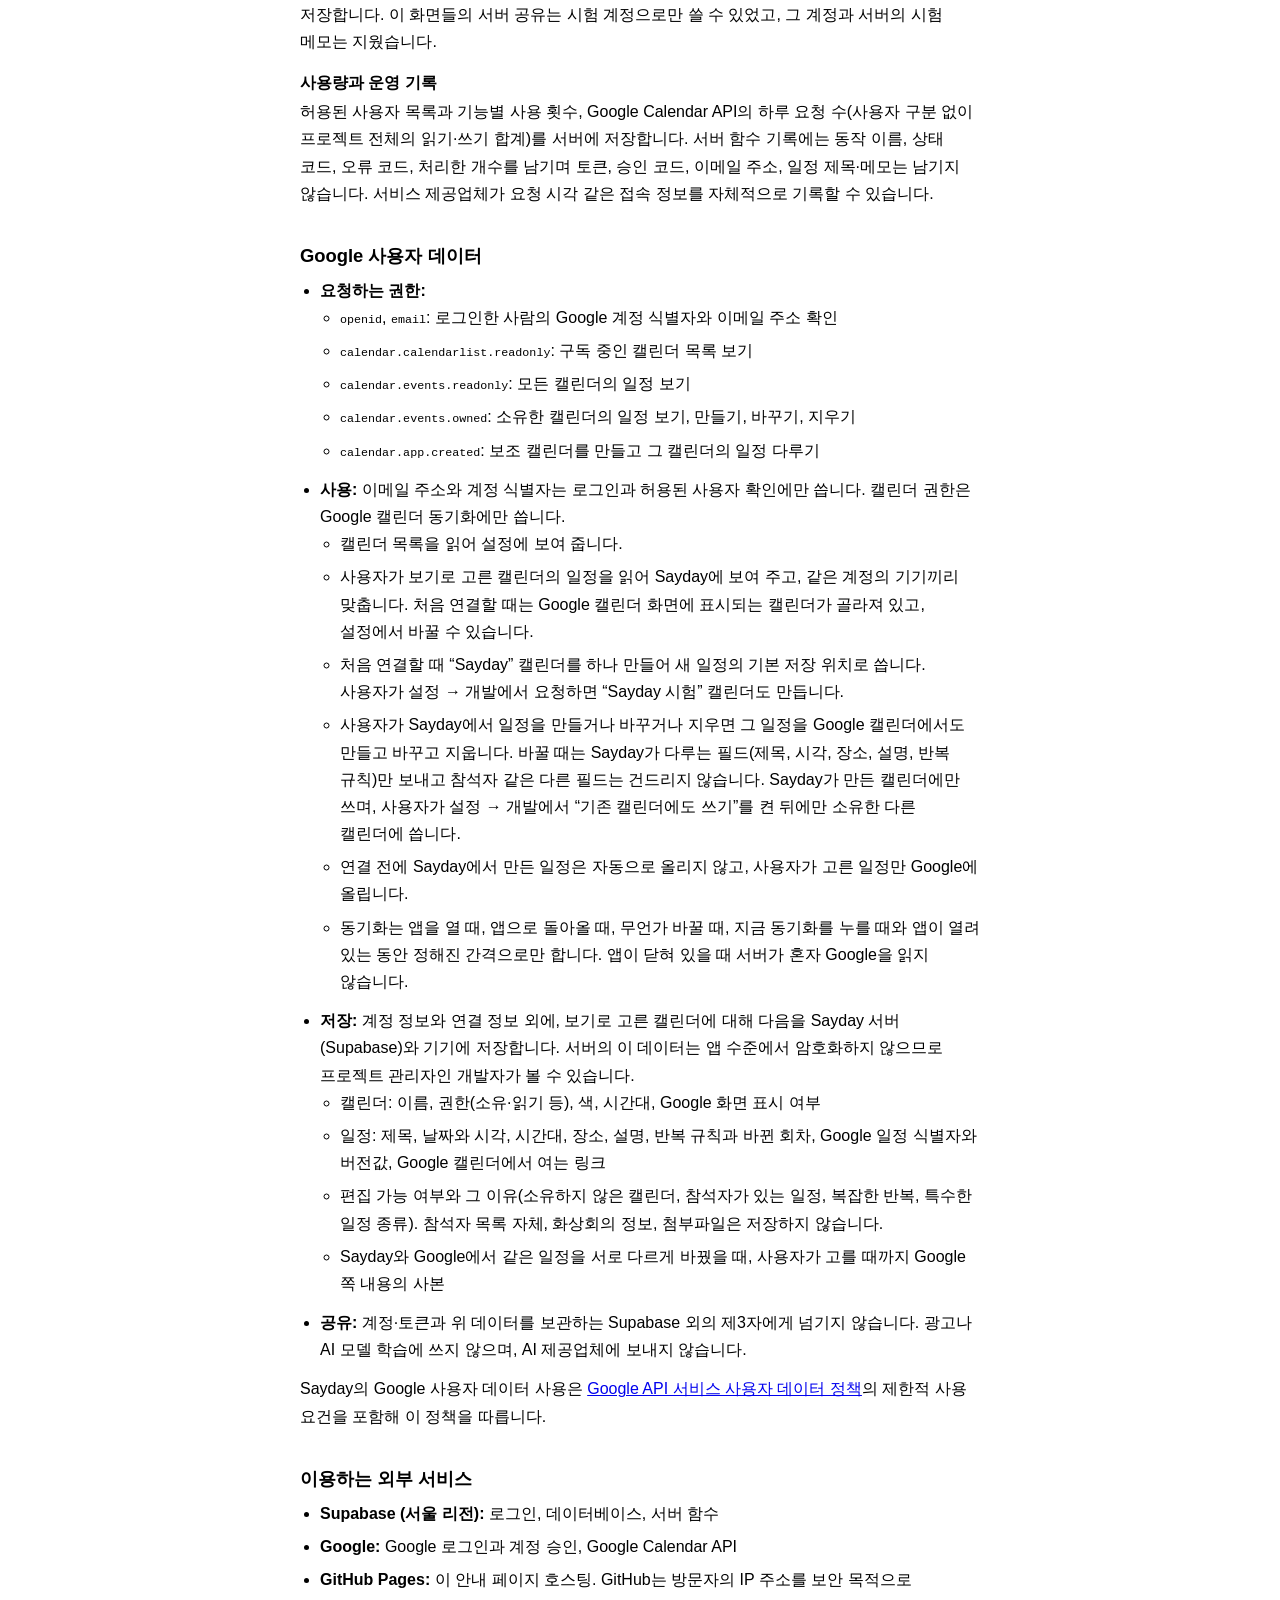
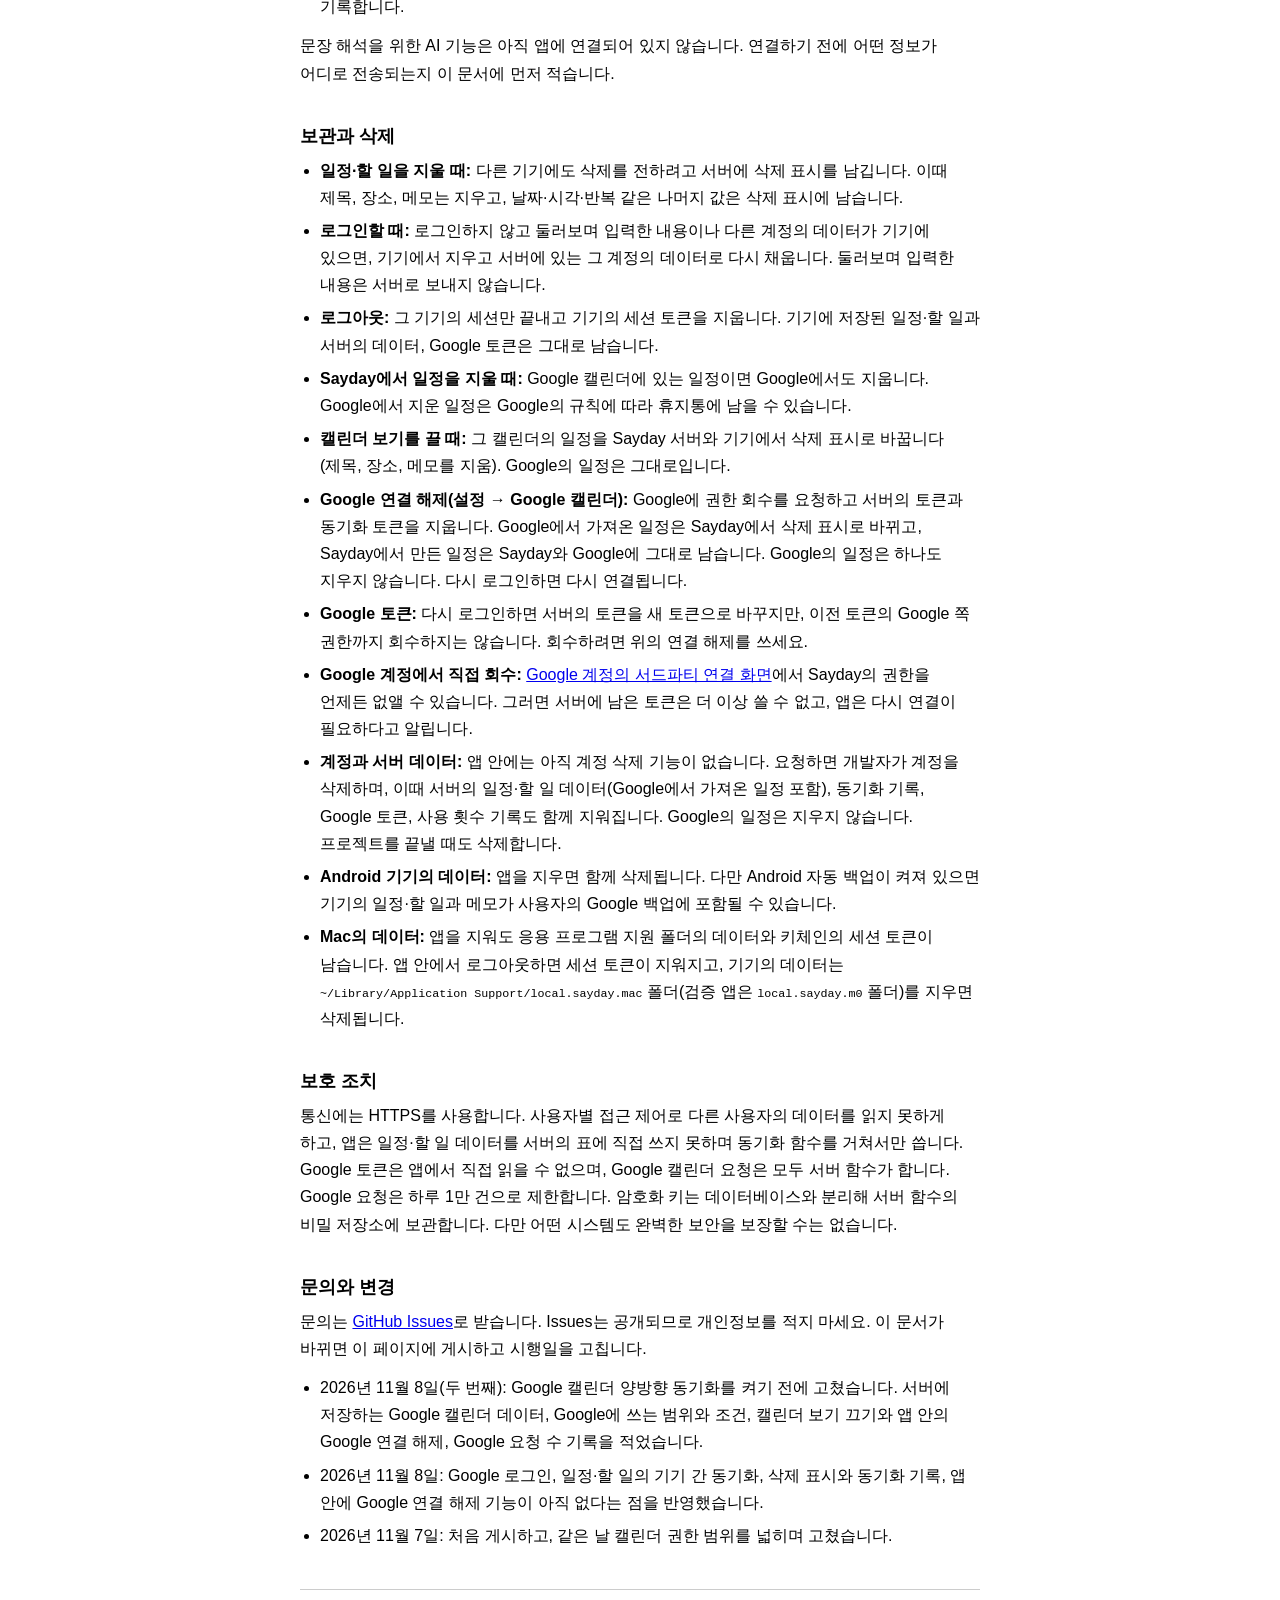
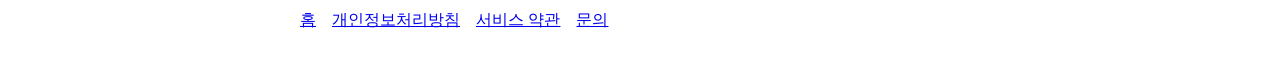
==== commit eab64af9: "Describe Google Calendar sync before turning it on Describe the Google Calendar data stored on the s" ====
--- a/privacy.html
+++ b/privacy.html
@@ -10,13 +10,13 @@
 <body>
   <main>
     <h1>개인정보처리방침</h1>
-    <p class="meta">시행일: 2026년 11월 8일</p>
+    <p class="meta">시행일: 2026년 11월 8일 (Google 캘린더 동기화 반영)</p>
     <p>Sayday는 개발자가 개인적으로 쓰려고 만드는 일정 앱이며, 지금은 개발 단계입니다. 이 문서는 현재 앱이 실제로 하는 일만 설명합니다. 다루는 정보가 늘어나면 기능을 켜기 전에 이 문서를 먼저 고칩니다.</p>
 
     <h2>요약</h2>
     <ul>
-      <li>Google 계정으로 로그인합니다. 로그인할 때 캘린더 권한도 함께 받아 서버에 암호화해 보관하지만, 지금 앱은 이 권한으로 Google 캘린더에 접근하지 않습니다.</li>
-      <li>앱에서 직접 입력한 일정과 할 일은 기기에 저장하고, 로그인한 동안 서버를 거쳐 같은 계정의 다른 기기와 동기화합니다.</li>
+      <li>Google 계정으로 로그인하고, 같은 승인으로 받은 캘린더 권한으로 Google 캘린더와 양방향으로 동기화합니다. 보기로 고른 캘린더의 일정을 서버와 기기에 저장하고, Sayday에서 만들거나 바꾸거나 지운 일정을 Google 캘린더에 반영합니다.</li>
+      <li>앱에서 입력한 일정과 할 일은 기기에 저장하고, 로그인한 동안 서버를 거쳐 같은 계정의 다른 기기와 동기화합니다.</li>
       <li>정보를 판매하거나 광고에 쓰지 않고, 아래에 적은 외부 서비스 외의 제3자에게 넘기지 않습니다.</li>
     </ul>
 
@@ -26,7 +26,7 @@
       <dd>Google 계정의 이메일 주소와 Google 계정 식별자입니다. Supabase 인증 서비스가 보관합니다. 로그인할 수 있는 이메일 주소 목록은 서버 함수의 비밀 저장소에 둡니다. 앱은 로그인 유지에 필요한 세션 토큰만 Android 보안 저장소와 macOS 키체인에 보관합니다.</dd>
       <dt>일정·할 일 데이터</dt>
       <dd>
-        앱에서 직접 입력한 내용입니다.
+        앱에서 입력한 내용과 Google 캘린더에서 가져온 일정입니다.
         <ul>
           <li>일정: 제목, 날짜와 시각, 시간대, 반복 규칙, 장소, 메모, 알림 설정</li>
           <li>할 일: 제목, 메모, 마감, 예상 소요 시간, 완료 여부와 완료 시각, 알림 설정</li>
@@ -34,6 +34,7 @@
           <li>공통 설정: 시간대, 기본 알림 시각, 읽을 캘린더와 기본 저장 캘린더 선택</li>
           <li>그 밖에 항목 사이의 연결, 편집 가능 여부, 동기화 상태 같은 앱 내부 값</li>
         </ul>
+        Google 캘린더 데이터는 아래 “Google 사용자 데이터”에 따로 적었습니다.
         기기 안의 데이터베이스에 저장합니다. 로그인한 동안에는 자동으로 서버에 보내고 받아 같은 계정의 기기끼리 맞춥니다. 서버의 이 데이터는 앱 수준에서 암호화하지 않으므로 프로젝트 관리자인 개발자가 볼 수 있습니다. 로그인하지 않고 둘러볼 때는 기기에만 저장합니다.
       </dd>
       <dt>동기화 기록</dt>
@@ -41,13 +42,13 @@
       <dt>기기에만 두는 정보</dt>
       <dd>알림 켜기·잠금 화면 제목 숨기기·화면 모드 같은 기기별 설정, 아직 보내지 못한 변경, 동기화 충돌 기록, 진단 기록입니다. 진단 기록은 오류를 찾기 위한 짧은 기록으로, 토큰·이메일·키처럼 보이는 값은 가린 뒤 저장합니다. 사용자가 설정 → 개발에서 직접 공유하거나 복사하지 않는 한 기기 밖으로 보내지 않습니다.</dd>
       <dt>Google 연결 정보</dt>
-      <dd>Google 장기 토큰과 권한 범위, 연결한 기기 종류, 만료 시각, 연결 시각입니다. 토큰은 서버에 AES-256-GCM으로 암호화해 저장하고, 앱이 설치된 기기에는 저장하지 않습니다.</dd>
+      <dd>Google 장기 토큰과 권한 범위, 연결한 기기 종류, 만료 시각, 연결 시각입니다. 토큰은 서버에 AES-256-GCM으로 암호화해 저장하고, 앱이 설치된 기기에는 저장하지 않습니다. 동기화를 이어 가려고 캘린더별 동기화 토큰, 마지막 동기화 시각, Sayday가 만든 캘린더의 식별자, 기존 캘린더에 쓰기를 열었는지 여부도 서버에만 둡니다.</dd>
       <dt>알림</dt>
       <dd>알림을 예약할 때는 기기 안에서만 하며 알림 내용을 서버로 보내지 않습니다. 각 일정·할 일의 알림 설정값은 위 데이터와 함께 동기화됩니다.</dd>
       <dt>개발용 검증 화면</dt>
       <dd>Android 앱의 설정 → 개발에 있는 검증 화면과 별도의 Mac 검증 앱은 시험용 메모를 기기 안에 저장합니다. 이 화면들의 서버 공유는 시험 계정으로만 쓸 수 있었고, 그 계정과 서버의 시험 메모는 지웠습니다.</dd>
       <dt>사용량과 운영 기록</dt>
-      <dd>허용된 사용자 목록과 기능별 사용 횟수를 서버에 저장합니다. 서버 함수 기록에는 동작 이름, 상태 코드, 오류 코드를 남기며 토큰, 승인 코드, 이메일 주소는 남기지 않습니다. 서비스 제공업체가 요청 시각 같은 접속 정보를 자체적으로 기록할 수 있습니다.</dd>
+      <dd>허용된 사용자 목록과 기능별 사용 횟수, Google Calendar API의 하루 요청 수(사용자 구분 없이 프로젝트 전체의 읽기·쓰기 합계)를 서버에 저장합니다. 서버 함수 기록에는 동작 이름, 상태 코드, 오류 코드, 처리한 개수를 남기며 토큰, 승인 코드, 이메일 주소, 일정 제목·메모는 남기지 않습니다. 서비스 제공업체가 요청 시각 같은 접속 정보를 자체적으로 기록할 수 있습니다.</dd>
     </dl>
 
     <h2>Google 사용자 데이터</h2>
@@ -61,9 +62,25 @@
           <li><code>calendar.app.created</code>: 보조 캘린더를 만들고 그 캘린더의 일정 다루기</li>
         </ul>
       </li>
-      <li><strong>사용:</strong> 이메일 주소와 계정 식별자는 로그인과 허용된 사용자 확인에만 씁니다. 캘린더 권한은 로그인할 때 함께 받아 토큰을 서버에 보관하지만, 지금 앱은 이 토큰으로 Google 캘린더의 캘린더나 일정을 읽거나 바꾸지 않습니다. 이전 시험 단계에서는 연결 상태 확인과 시험용 캘린더 만들기·지우기에만 썼습니다. Google 캘린더 동기화를 켜기 전에 이 문서를 먼저 고칩니다.</li>
-      <li><strong>저장:</strong> 위에 적은 계정 정보와 연결 정보만 저장합니다. Google 캘린더의 캘린더와 일정 내용은 서버에 저장하지 않습니다. 앱에서 직접 만든 일정은 Google 데이터가 아니며 위의 일정·할 일 데이터처럼 저장합니다.</li>
-      <li><strong>공유:</strong> 계정과 토큰 보관에 쓰는 Supabase 외의 제3자에게 넘기지 않습니다. 광고나 AI 모델 학습에 쓰지 않으며, AI 제공업체에 보내지 않습니다.</li>
+      <li><strong>사용:</strong> 이메일 주소와 계정 식별자는 로그인과 허용된 사용자 확인에만 씁니다. 캘린더 권한은 Google 캘린더 동기화에만 씁니다.
+        <ul>
+          <li>캘린더 목록을 읽어 설정에 보여 줍니다.</li>
+          <li>사용자가 보기로 고른 캘린더의 일정을 읽어 Sayday에 보여 주고, 같은 계정의 기기끼리 맞춥니다. 처음 연결할 때는 Google 캘린더 화면에 표시되는 캘린더가 골라져 있고, 설정에서 바꿀 수 있습니다.</li>
+          <li>처음 연결할 때 “Sayday” 캘린더를 하나 만들어 새 일정의 기본 저장 위치로 씁니다. 사용자가 설정 → 개발에서 요청하면 “Sayday 시험” 캘린더도 만듭니다.</li>
+          <li>사용자가 Sayday에서 일정을 만들거나 바꾸거나 지우면 그 일정을 Google 캘린더에서도 만들고 바꾸고 지웁니다. 바꿀 때는 Sayday가 다루는 필드(제목, 시각, 장소, 설명, 반복 규칙)만 보내고 참석자 같은 다른 필드는 건드리지 않습니다. Sayday가 만든 캘린더에만 쓰며, 사용자가 설정 → 개발에서 “기존 캘린더에도 쓰기”를 켠 뒤에만 소유한 다른 캘린더에 씁니다.</li>
+          <li>연결 전에 Sayday에서 만든 일정은 자동으로 올리지 않고, 사용자가 고른 일정만 Google에 올립니다.</li>
+          <li>동기화는 앱을 열 때, 앱으로 돌아올 때, 무언가 바꿀 때, 지금 동기화를 누를 때와 앱이 열려 있는 동안 정해진 간격으로만 합니다. 앱이 닫혀 있을 때 서버가 혼자 Google을 읽지 않습니다.</li>
+        </ul>
+      </li>
+      <li><strong>저장:</strong> 계정 정보와 연결 정보 외에, 보기로 고른 캘린더에 대해 다음을 Sayday 서버(Supabase)와 기기에 저장합니다. 서버의 이 데이터는 앱 수준에서 암호화하지 않으므로 프로젝트 관리자인 개발자가 볼 수 있습니다.
+        <ul>
+          <li>캘린더: 이름, 권한(소유·읽기 등), 색, 시간대, Google 화면 표시 여부</li>
+          <li>일정: 제목, 날짜와 시각, 시간대, 장소, 설명, 반복 규칙과 바뀐 회차, Google 일정 식별자와 버전값, Google 캘린더에서 여는 링크</li>
+          <li>편집 가능 여부와 그 이유(소유하지 않은 캘린더, 참석자가 있는 일정, 복잡한 반복, 특수한 일정 종류). 참석자 목록 자체, 화상회의 정보, 첨부파일은 저장하지 않습니다.</li>
+          <li>Sayday와 Google에서 같은 일정을 서로 다르게 바꿨을 때, 사용자가 고를 때까지 Google 쪽 내용의 사본</li>
+        </ul>
+      </li>
+      <li><strong>공유:</strong> 계정·토큰과 위 데이터를 보관하는 Supabase 외의 제3자에게 넘기지 않습니다. 광고나 AI 모델 학습에 쓰지 않으며, AI 제공업체에 보내지 않습니다.</li>
     </ul>
     <p>Sayday의 Google 사용자 데이터 사용은 <a href="https://developers.google.com/terms/api-services-user-data-policy">Google API 서비스 사용자 데이터 정책</a>의 제한적 사용 요건을 포함해 이 정책을 따릅니다.</p>
 
@@ -80,19 +97,23 @@
       <li><strong>일정·할 일을 지울 때:</strong> 다른 기기에도 삭제를 전하려고 서버에 삭제 표시를 남깁니다. 이때 제목, 장소, 메모는 지우고, 날짜·시각·반복 같은 나머지 값은 삭제 표시에 남습니다.</li>
       <li><strong>로그인할 때:</strong> 로그인하지 않고 둘러보며 입력한 내용이나 다른 계정의 데이터가 기기에 있으면, 기기에서 지우고 서버에 있는 그 계정의 데이터로 다시 채웁니다. 둘러보며 입력한 내용은 서버로 보내지 않습니다.</li>
       <li><strong>로그아웃:</strong> 그 기기의 세션만 끝내고 기기의 세션 토큰을 지웁니다. 기기에 저장된 일정·할 일과 서버의 데이터, Google 토큰은 그대로 남습니다.</li>
-      <li><strong>Google 토큰:</strong> 앱 안에는 아직 Google 연결 해제 기능이 없습니다. 다시 로그인하면 서버의 토큰을 새 토큰으로 바꾸지만, 이전 토큰의 Google 쪽 권한까지 회수하지는 않습니다.</li>
-      <li><strong>Google 계정에서 직접 회수:</strong> <a href="https://myaccount.google.com/permissions">Google 계정의 서드파티 연결 화면</a>에서 Sayday의 권한을 언제든 없앨 수 있습니다. 그러면 서버에 남은 토큰은 더 이상 쓸 수 없습니다. 서버의 토큰 자체를 지우려면 아래 문의로 요청하세요.</li>
-      <li><strong>계정과 서버 데이터:</strong> 앱 안에는 아직 계정 삭제 기능이 없습니다. 요청하면 개발자가 계정을 삭제하며, 이때 서버의 일정·할 일 데이터, 동기화 기록, Google 토큰, 사용 횟수 기록도 함께 지워집니다. 프로젝트를 끝낼 때도 삭제합니다.</li>
+      <li><strong>Sayday에서 일정을 지울 때:</strong> Google 캘린더에 있는 일정이면 Google에서도 지웁니다. Google에서 지운 일정은 Google의 규칙에 따라 휴지통에 남을 수 있습니다.</li>
+      <li><strong>캘린더 보기를 끌 때:</strong> 그 캘린더의 일정을 Sayday 서버와 기기에서 삭제 표시로 바꿉니다(제목, 장소, 메모를 지움). Google의 일정은 그대로입니다.</li>
+      <li><strong>Google 연결 해제(설정 → Google 캘린더):</strong> Google에 권한 회수를 요청하고 서버의 토큰과 동기화 토큰을 지웁니다. Google에서 가져온 일정은 Sayday에서 삭제 표시로 바뀌고, Sayday에서 만든 일정은 Sayday와 Google에 그대로 남습니다. Google의 일정은 하나도 지우지 않습니다. 다시 로그인하면 다시 연결됩니다.</li>
+      <li><strong>Google 토큰:</strong> 다시 로그인하면 서버의 토큰을 새 토큰으로 바꾸지만, 이전 토큰의 Google 쪽 권한까지 회수하지는 않습니다. 회수하려면 위의 연결 해제를 쓰세요.</li>
+      <li><strong>Google 계정에서 직접 회수:</strong> <a href="https://myaccount.google.com/permissions">Google 계정의 서드파티 연결 화면</a>에서 Sayday의 권한을 언제든 없앨 수 있습니다. 그러면 서버에 남은 토큰은 더 이상 쓸 수 없고, 앱은 다시 연결이 필요하다고 알립니다.</li>
+      <li><strong>계정과 서버 데이터:</strong> 앱 안에는 아직 계정 삭제 기능이 없습니다. 요청하면 개발자가 계정을 삭제하며, 이때 서버의 일정·할 일 데이터(Google에서 가져온 일정 포함), 동기화 기록, Google 토큰, 사용 횟수 기록도 함께 지워집니다. Google의 일정은 지우지 않습니다. 프로젝트를 끝낼 때도 삭제합니다.</li>
       <li><strong>Android 기기의 데이터:</strong> 앱을 지우면 함께 삭제됩니다. 다만 Android 자동 백업이 켜져 있으면 기기의 일정·할 일과 메모가 사용자의 Google 백업에 포함될 수 있습니다.</li>
       <li><strong>Mac의 데이터:</strong> 앱을 지워도 응용 프로그램 지원 폴더의 데이터와 키체인의 세션 토큰이 남습니다. 앱 안에서 로그아웃하면 세션 토큰이 지워지고, 기기의 데이터는 <code>~/Library/Application Support/local.sayday.mac</code> 폴더(검증 앱은 <code>local.sayday.m0</code> 폴더)를 지우면 삭제됩니다.</li>
     </ul>
 
     <h2>보호 조치</h2>
-    <p>통신에는 HTTPS를 사용합니다. 사용자별 접근 제어로 다른 사용자의 데이터를 읽지 못하게 하고, 앱은 일정·할 일 데이터를 서버의 표에 직접 쓰지 못하며 동기화 함수를 거쳐서만 씁니다. Google 토큰은 앱에서 직접 읽을 수 없으며 서버 함수로만 다룹니다. 암호화 키는 데이터베이스와 분리해 서버 함수의 비밀 저장소에 보관합니다. 다만 어떤 시스템도 완벽한 보안을 보장할 수는 없습니다.</p>
+    <p>통신에는 HTTPS를 사용합니다. 사용자별 접근 제어로 다른 사용자의 데이터를 읽지 못하게 하고, 앱은 일정·할 일 데이터를 서버의 표에 직접 쓰지 못하며 동기화 함수를 거쳐서만 씁니다. Google 토큰은 앱에서 직접 읽을 수 없으며, Google 캘린더 요청은 모두 서버 함수가 합니다. Google 요청은 하루 1만 건으로 제한합니다. 암호화 키는 데이터베이스와 분리해 서버 함수의 비밀 저장소에 보관합니다. 다만 어떤 시스템도 완벽한 보안을 보장할 수는 없습니다.</p>
 
     <h2>문의와 변경</h2>
     <p>문의는 <a href="https://github.com/alsrjs951/alsrjs951.github.io/issues">GitHub Issues</a>로 받습니다. Issues는 공개되므로 개인정보를 적지 마세요. 이 문서가 바뀌면 이 페이지에 게시하고 시행일을 고칩니다.</p>
     <ul>
+      <li>2026년 11월 8일(두 번째): Google 캘린더 양방향 동기화를 켜기 전에 고쳤습니다. 서버에 저장하는 Google 캘린더 데이터, Google에 쓰는 범위와 조건, 캘린더 보기 끄기와 앱 안의 Google 연결 해제, Google 요청 수 기록을 적었습니다.</li>
       <li>2026년 11월 8일: Google 로그인, 일정·할 일의 기기 간 동기화, 삭제 표시와 동기화 기록, 앱 안에 Google 연결 해제 기능이 아직 없다는 점을 반영했습니다.</li>
       <li>2026년 11월 7일: 처음 게시하고, 같은 날 캘린더 권한 범위를 넓히며 고쳤습니다.</li>
     </ul>
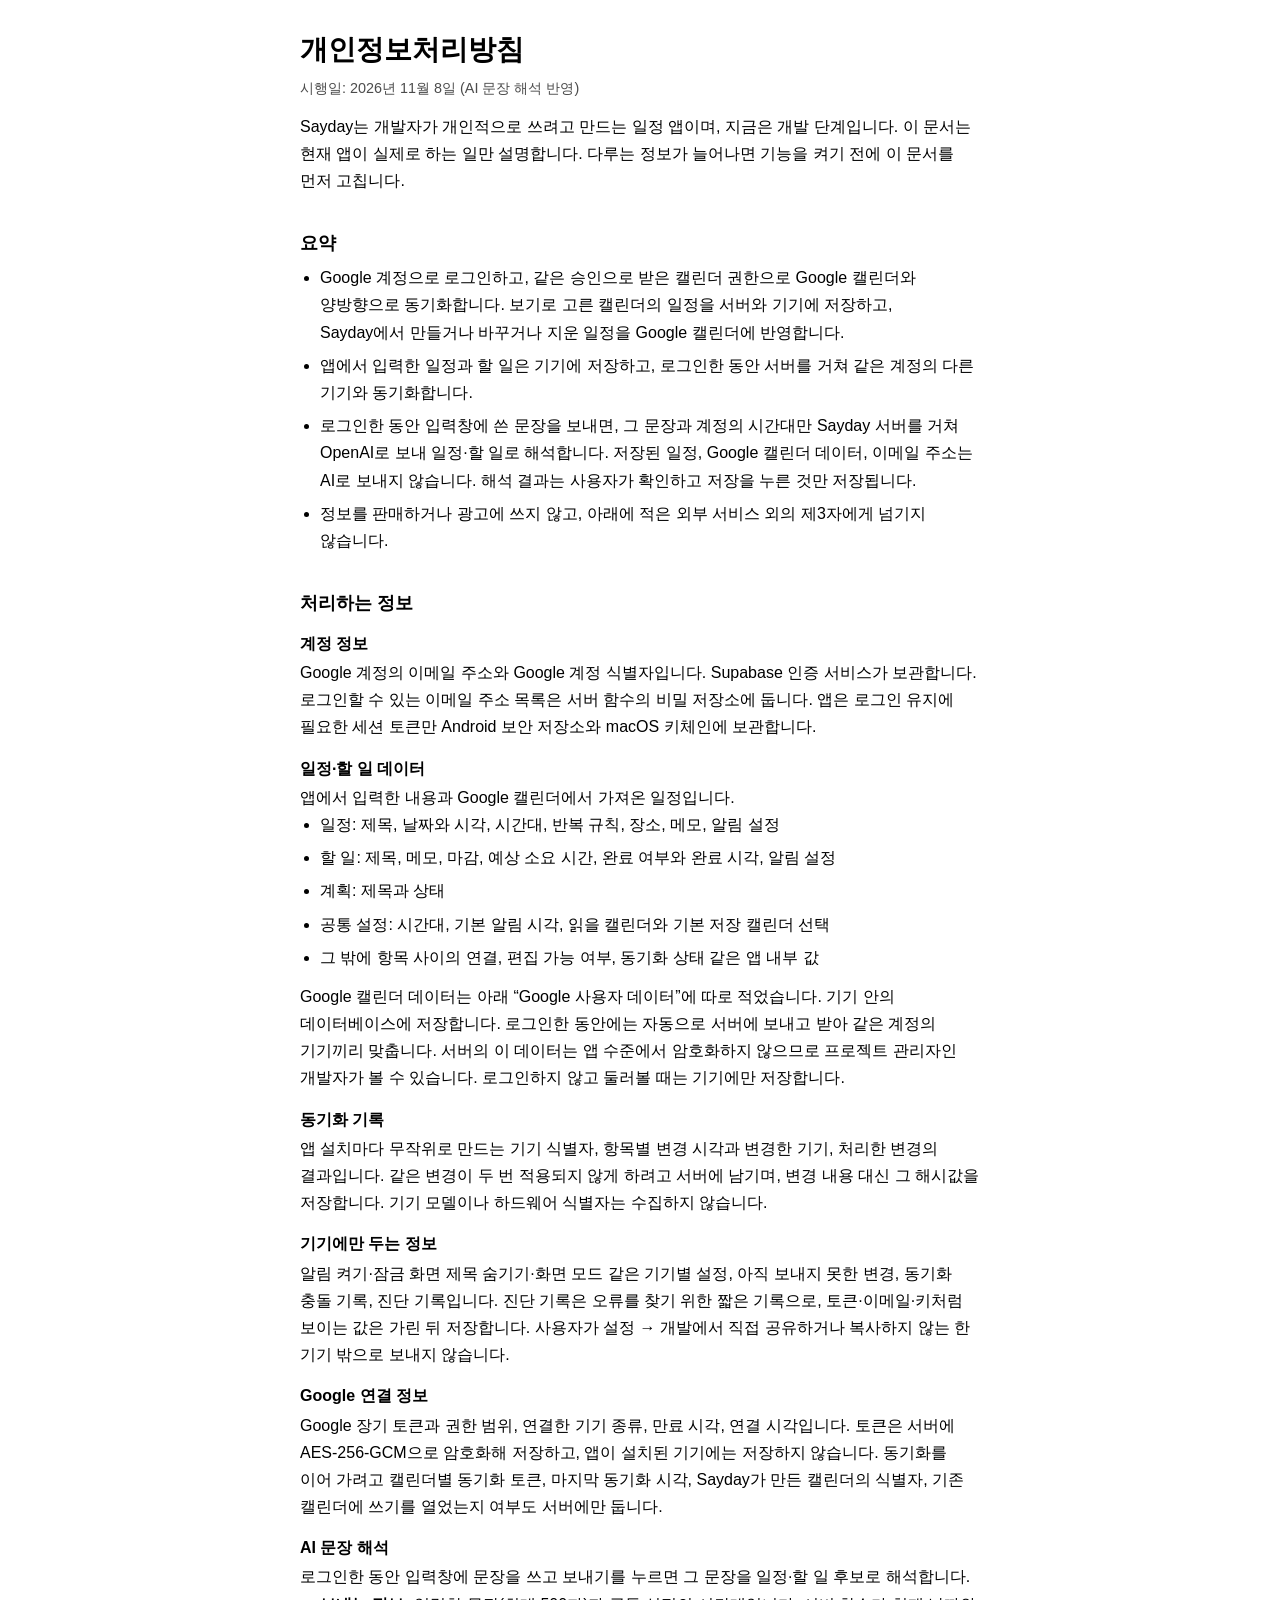
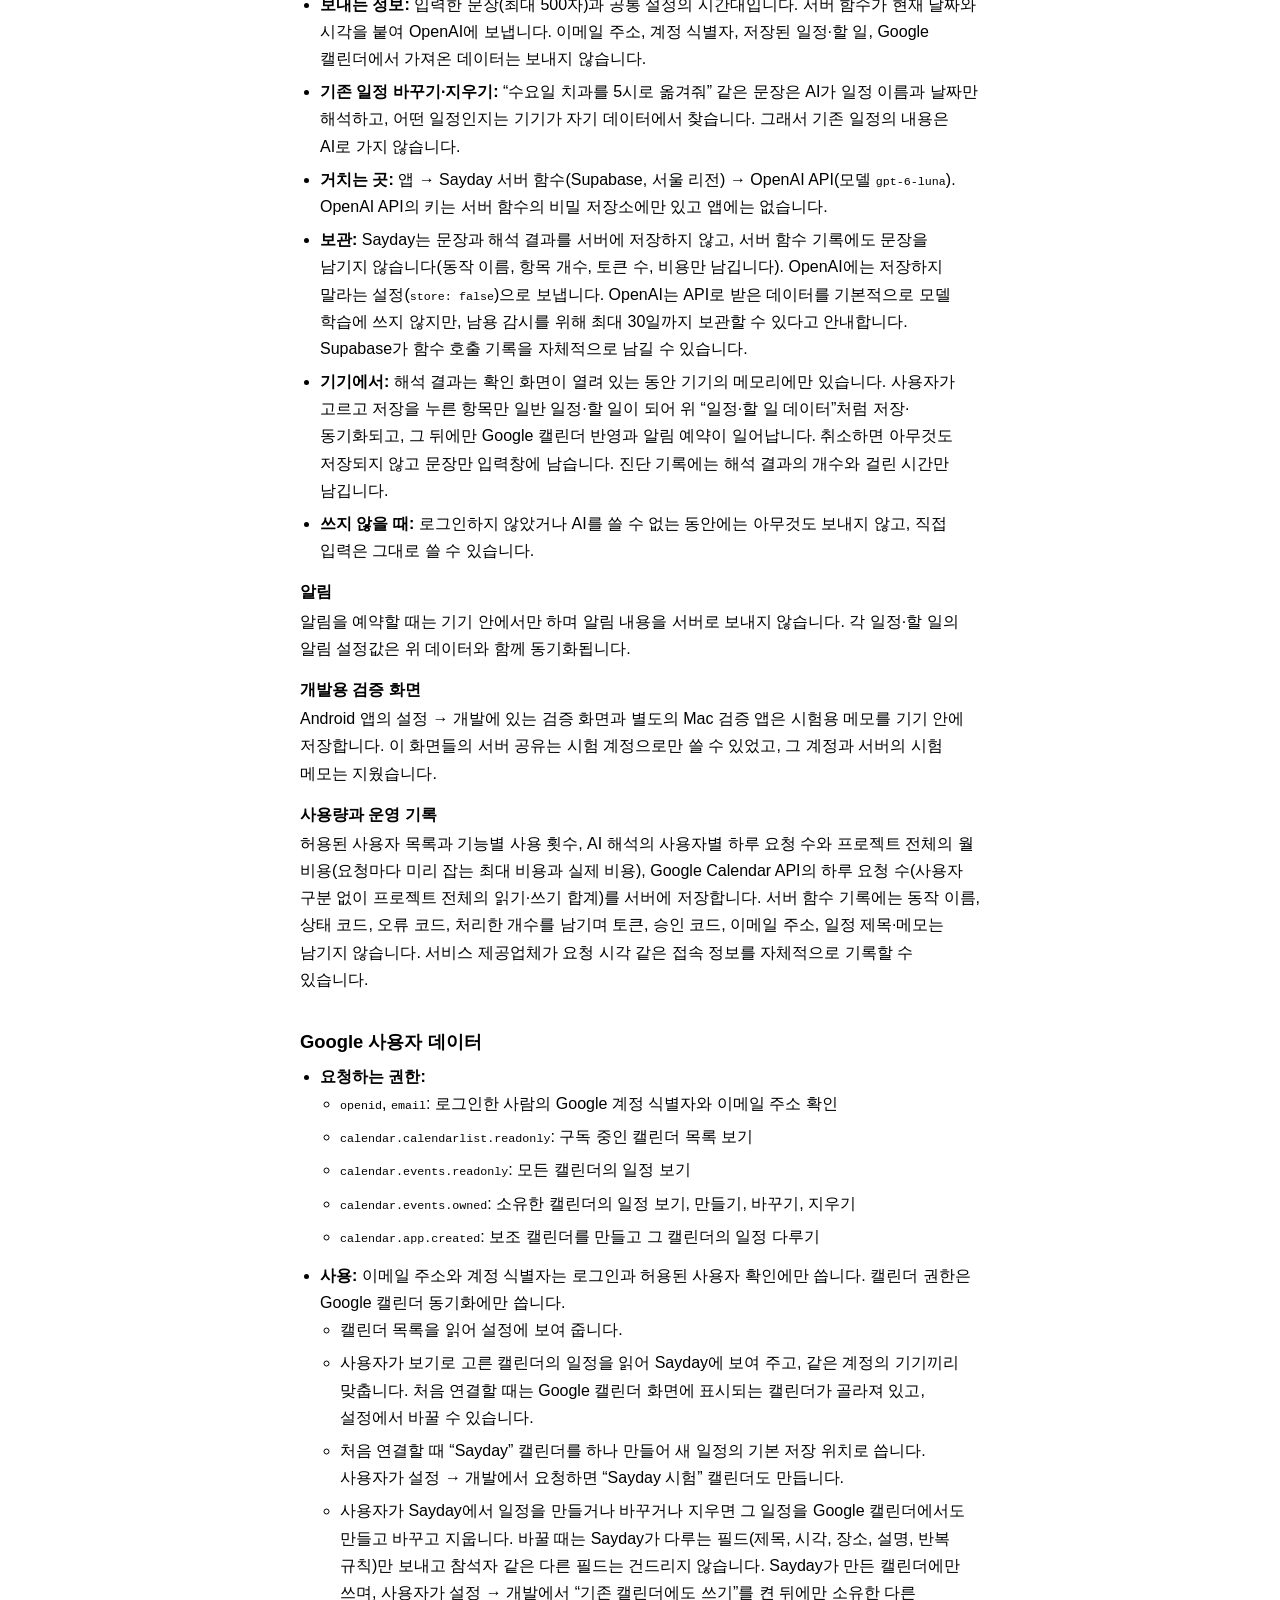
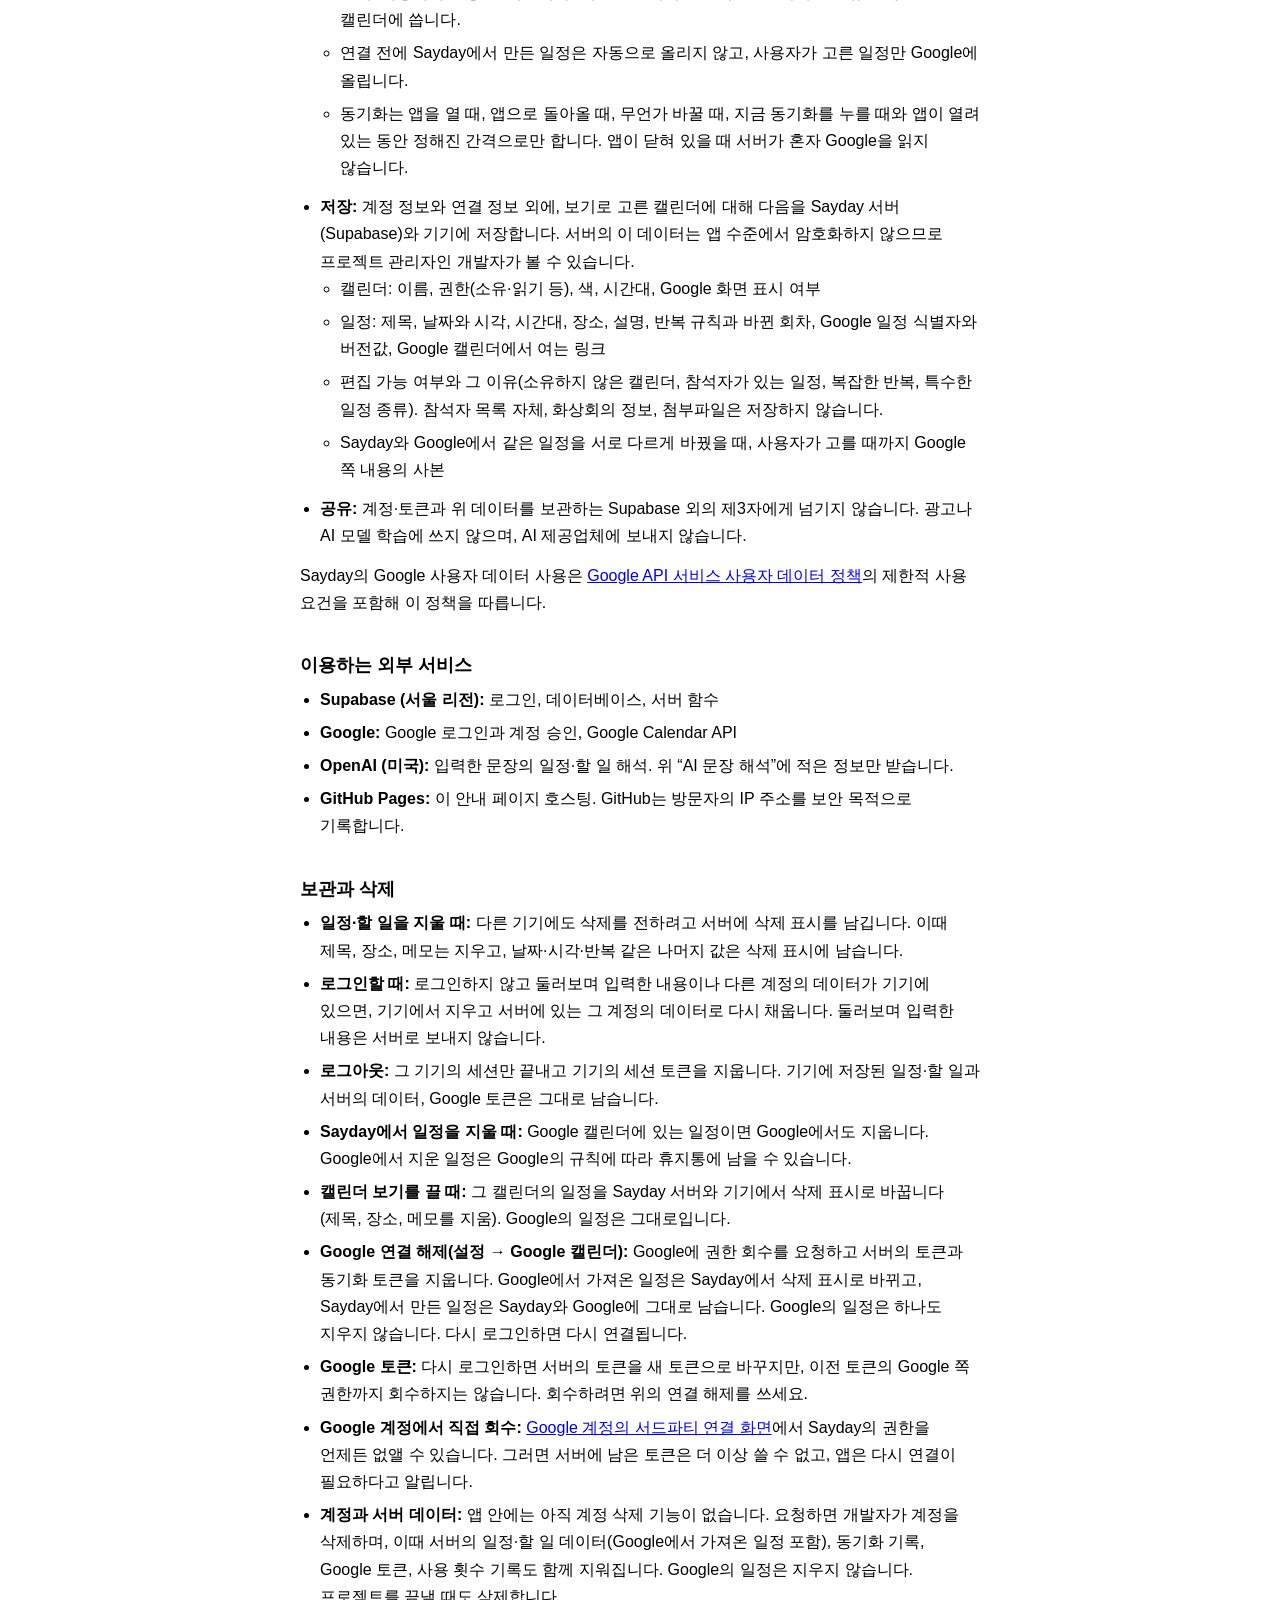
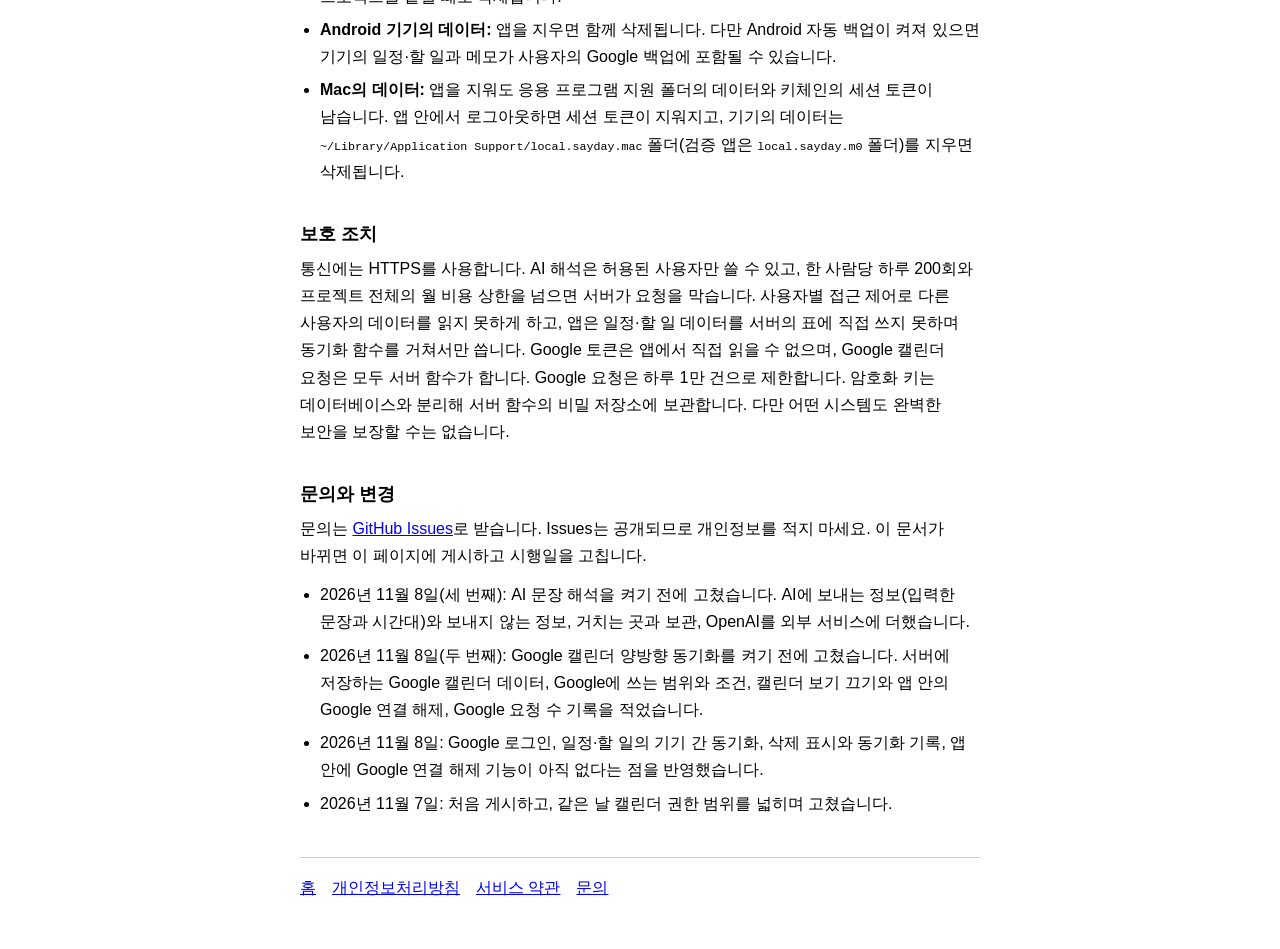
==== commit 393cfbee: "Describe AI sentence parsing before turning it on" ====
--- a/privacy.html
+++ b/privacy.html
@@ -4,19 +4,20 @@
   <meta charset="utf-8">
   <meta name="viewport" content="width=device-width, initial-scale=1">
   <title>Sayday 개인정보처리방침</title>
-  <meta name="description" content="Sayday가 처리하는 정보와 Google 사용자 데이터를 다루는 방법을 설명합니다.">
+  <meta name="description" content="Sayday가 처리하는 정보, Google 사용자 데이터, AI 문장 해석에 보내는 정보를 설명합니다.">
   <link rel="stylesheet" href="style.css">
 </head>
 <body>
   <main>
     <h1>개인정보처리방침</h1>
-    <p class="meta">시행일: 2026년 11월 8일 (Google 캘린더 동기화 반영)</p>
+    <p class="meta">시행일: 2026년 11월 8일 (AI 문장 해석 반영)</p>
     <p>Sayday는 개발자가 개인적으로 쓰려고 만드는 일정 앱이며, 지금은 개발 단계입니다. 이 문서는 현재 앱이 실제로 하는 일만 설명합니다. 다루는 정보가 늘어나면 기능을 켜기 전에 이 문서를 먼저 고칩니다.</p>
 
     <h2>요약</h2>
     <ul>
       <li>Google 계정으로 로그인하고, 같은 승인으로 받은 캘린더 권한으로 Google 캘린더와 양방향으로 동기화합니다. 보기로 고른 캘린더의 일정을 서버와 기기에 저장하고, Sayday에서 만들거나 바꾸거나 지운 일정을 Google 캘린더에 반영합니다.</li>
       <li>앱에서 입력한 일정과 할 일은 기기에 저장하고, 로그인한 동안 서버를 거쳐 같은 계정의 다른 기기와 동기화합니다.</li>
+      <li>로그인한 동안 입력창에 쓴 문장을 보내면, 그 문장과 계정의 시간대만 Sayday 서버를 거쳐 OpenAI로 보내 일정·할 일로 해석합니다. 저장된 일정, Google 캘린더 데이터, 이메일 주소는 AI로 보내지 않습니다. 해석 결과는 사용자가 확인하고 저장을 누른 것만 저장됩니다.</li>
       <li>정보를 판매하거나 광고에 쓰지 않고, 아래에 적은 외부 서비스 외의 제3자에게 넘기지 않습니다.</li>
     </ul>
 
@@ -43,12 +44,24 @@
       <dd>알림 켜기·잠금 화면 제목 숨기기·화면 모드 같은 기기별 설정, 아직 보내지 못한 변경, 동기화 충돌 기록, 진단 기록입니다. 진단 기록은 오류를 찾기 위한 짧은 기록으로, 토큰·이메일·키처럼 보이는 값은 가린 뒤 저장합니다. 사용자가 설정 → 개발에서 직접 공유하거나 복사하지 않는 한 기기 밖으로 보내지 않습니다.</dd>
       <dt>Google 연결 정보</dt>
       <dd>Google 장기 토큰과 권한 범위, 연결한 기기 종류, 만료 시각, 연결 시각입니다. 토큰은 서버에 AES-256-GCM으로 암호화해 저장하고, 앱이 설치된 기기에는 저장하지 않습니다. 동기화를 이어 가려고 캘린더별 동기화 토큰, 마지막 동기화 시각, Sayday가 만든 캘린더의 식별자, 기존 캘린더에 쓰기를 열었는지 여부도 서버에만 둡니다.</dd>
+      <dt>AI 문장 해석</dt>
+      <dd>
+        로그인한 동안 입력창에 문장을 쓰고 보내기를 누르면 그 문장을 일정·할 일 후보로 해석합니다.
+        <ul>
+          <li><strong>보내는 정보:</strong> 입력한 문장(최대 500자)과 공통 설정의 시간대입니다. 서버 함수가 현재 날짜와 시각을 붙여 OpenAI에 보냅니다. 이메일 주소, 계정 식별자, 저장된 일정·할 일, Google 캘린더에서 가져온 데이터는 보내지 않습니다.</li>
+          <li><strong>기존 일정 바꾸기·지우기:</strong> “수요일 치과를 5시로 옮겨줘” 같은 문장은 AI가 일정 이름과 날짜만 해석하고, 어떤 일정인지는 기기가 자기 데이터에서 찾습니다. 그래서 기존 일정의 내용은 AI로 가지 않습니다.</li>
+          <li><strong>거치는 곳:</strong> 앱 → Sayday 서버 함수(Supabase, 서울 리전) → OpenAI API(모델 <code>gpt-6-luna</code>). OpenAI API의 키는 서버 함수의 비밀 저장소에만 있고 앱에는 없습니다.</li>
+          <li><strong>보관:</strong> Sayday는 문장과 해석 결과를 서버에 저장하지 않고, 서버 함수 기록에도 문장을 남기지 않습니다(동작 이름, 항목 개수, 토큰 수, 비용만 남깁니다). OpenAI에는 저장하지 말라는 설정(<code>store: false</code>)으로 보냅니다. OpenAI는 API로 받은 데이터를 기본적으로 모델 학습에 쓰지 않지만, 남용 감시를 위해 최대 30일까지 보관할 수 있다고 안내합니다. Supabase가 함수 호출 기록을 자체적으로 남길 수 있습니다.</li>
+          <li><strong>기기에서:</strong> 해석 결과는 확인 화면이 열려 있는 동안 기기의 메모리에만 있습니다. 사용자가 고르고 저장을 누른 항목만 일반 일정·할 일이 되어 위 “일정·할 일 데이터”처럼 저장·동기화되고, 그 뒤에만 Google 캘린더 반영과 알림 예약이 일어납니다. 취소하면 아무것도 저장되지 않고 문장만 입력창에 남습니다. 진단 기록에는 해석 결과의 개수와 걸린 시간만 남깁니다.</li>
+          <li><strong>쓰지 않을 때:</strong> 로그인하지 않았거나 AI를 쓸 수 없는 동안에는 아무것도 보내지 않고, 직접 입력은 그대로 쓸 수 있습니다.</li>
+        </ul>
+      </dd>
       <dt>알림</dt>
       <dd>알림을 예약할 때는 기기 안에서만 하며 알림 내용을 서버로 보내지 않습니다. 각 일정·할 일의 알림 설정값은 위 데이터와 함께 동기화됩니다.</dd>
       <dt>개발용 검증 화면</dt>
       <dd>Android 앱의 설정 → 개발에 있는 검증 화면과 별도의 Mac 검증 앱은 시험용 메모를 기기 안에 저장합니다. 이 화면들의 서버 공유는 시험 계정으로만 쓸 수 있었고, 그 계정과 서버의 시험 메모는 지웠습니다.</dd>
       <dt>사용량과 운영 기록</dt>
-      <dd>허용된 사용자 목록과 기능별 사용 횟수, Google Calendar API의 하루 요청 수(사용자 구분 없이 프로젝트 전체의 읽기·쓰기 합계)를 서버에 저장합니다. 서버 함수 기록에는 동작 이름, 상태 코드, 오류 코드, 처리한 개수를 남기며 토큰, 승인 코드, 이메일 주소, 일정 제목·메모는 남기지 않습니다. 서비스 제공업체가 요청 시각 같은 접속 정보를 자체적으로 기록할 수 있습니다.</dd>
+      <dd>허용된 사용자 목록과 기능별 사용 횟수, AI 해석의 사용자별 하루 요청 수와 프로젝트 전체의 월 비용(요청마다 미리 잡는 최대 비용과 실제 비용), Google Calendar API의 하루 요청 수(사용자 구분 없이 프로젝트 전체의 읽기·쓰기 합계)를 서버에 저장합니다. 서버 함수 기록에는 동작 이름, 상태 코드, 오류 코드, 처리한 개수를 남기며 토큰, 승인 코드, 이메일 주소, 일정 제목·메모는 남기지 않습니다. 서비스 제공업체가 요청 시각 같은 접속 정보를 자체적으로 기록할 수 있습니다.</dd>
     </dl>
 
     <h2>Google 사용자 데이터</h2>
@@ -88,9 +101,9 @@
     <ul>
       <li><strong>Supabase (서울 리전):</strong> 로그인, 데이터베이스, 서버 함수</li>
       <li><strong>Google:</strong> Google 로그인과 계정 승인, Google Calendar API</li>
+      <li><strong>OpenAI (미국):</strong> 입력한 문장의 일정·할 일 해석. 위 “AI 문장 해석”에 적은 정보만 받습니다.</li>
       <li><strong>GitHub Pages:</strong> 이 안내 페이지 호스팅. GitHub는 방문자의 IP 주소를 보안 목적으로 기록합니다.</li>
     </ul>
-    <p>문장 해석을 위한 AI 기능은 아직 앱에 연결되어 있지 않습니다. 연결하기 전에 어떤 정보가 어디로 전송되는지 이 문서에 먼저 적습니다.</p>
 
     <h2>보관과 삭제</h2>
     <ul>
@@ -108,11 +121,12 @@
     </ul>
 
     <h2>보호 조치</h2>
-    <p>통신에는 HTTPS를 사용합니다. 사용자별 접근 제어로 다른 사용자의 데이터를 읽지 못하게 하고, 앱은 일정·할 일 데이터를 서버의 표에 직접 쓰지 못하며 동기화 함수를 거쳐서만 씁니다. Google 토큰은 앱에서 직접 읽을 수 없으며, Google 캘린더 요청은 모두 서버 함수가 합니다. Google 요청은 하루 1만 건으로 제한합니다. 암호화 키는 데이터베이스와 분리해 서버 함수의 비밀 저장소에 보관합니다. 다만 어떤 시스템도 완벽한 보안을 보장할 수는 없습니다.</p>
+    <p>통신에는 HTTPS를 사용합니다. AI 해석은 허용된 사용자만 쓸 수 있고, 한 사람당 하루 200회와 프로젝트 전체의 월 비용 상한을 넘으면 서버가 요청을 막습니다. 사용자별 접근 제어로 다른 사용자의 데이터를 읽지 못하게 하고, 앱은 일정·할 일 데이터를 서버의 표에 직접 쓰지 못하며 동기화 함수를 거쳐서만 씁니다. Google 토큰은 앱에서 직접 읽을 수 없으며, Google 캘린더 요청은 모두 서버 함수가 합니다. Google 요청은 하루 1만 건으로 제한합니다. 암호화 키는 데이터베이스와 분리해 서버 함수의 비밀 저장소에 보관합니다. 다만 어떤 시스템도 완벽한 보안을 보장할 수는 없습니다.</p>
 
     <h2>문의와 변경</h2>
     <p>문의는 <a href="https://github.com/alsrjs951/alsrjs951.github.io/issues">GitHub Issues</a>로 받습니다. Issues는 공개되므로 개인정보를 적지 마세요. 이 문서가 바뀌면 이 페이지에 게시하고 시행일을 고칩니다.</p>
     <ul>
+      <li>2026년 11월 8일(세 번째): AI 문장 해석을 켜기 전에 고쳤습니다. AI에 보내는 정보(입력한 문장과 시간대)와 보내지 않는 정보, 거치는 곳과 보관, OpenAI를 외부 서비스에 더했습니다.</li>
       <li>2026년 11월 8일(두 번째): Google 캘린더 양방향 동기화를 켜기 전에 고쳤습니다. 서버에 저장하는 Google 캘린더 데이터, Google에 쓰는 범위와 조건, 캘린더 보기 끄기와 앱 안의 Google 연결 해제, Google 요청 수 기록을 적었습니다.</li>
       <li>2026년 11월 8일: Google 로그인, 일정·할 일의 기기 간 동기화, 삭제 표시와 동기화 기록, 앱 안에 Google 연결 해제 기능이 아직 없다는 점을 반영했습니다.</li>
       <li>2026년 11월 7일: 처음 게시하고, 같은 날 캘린더 권한 범위를 넓히며 고쳤습니다.</li>
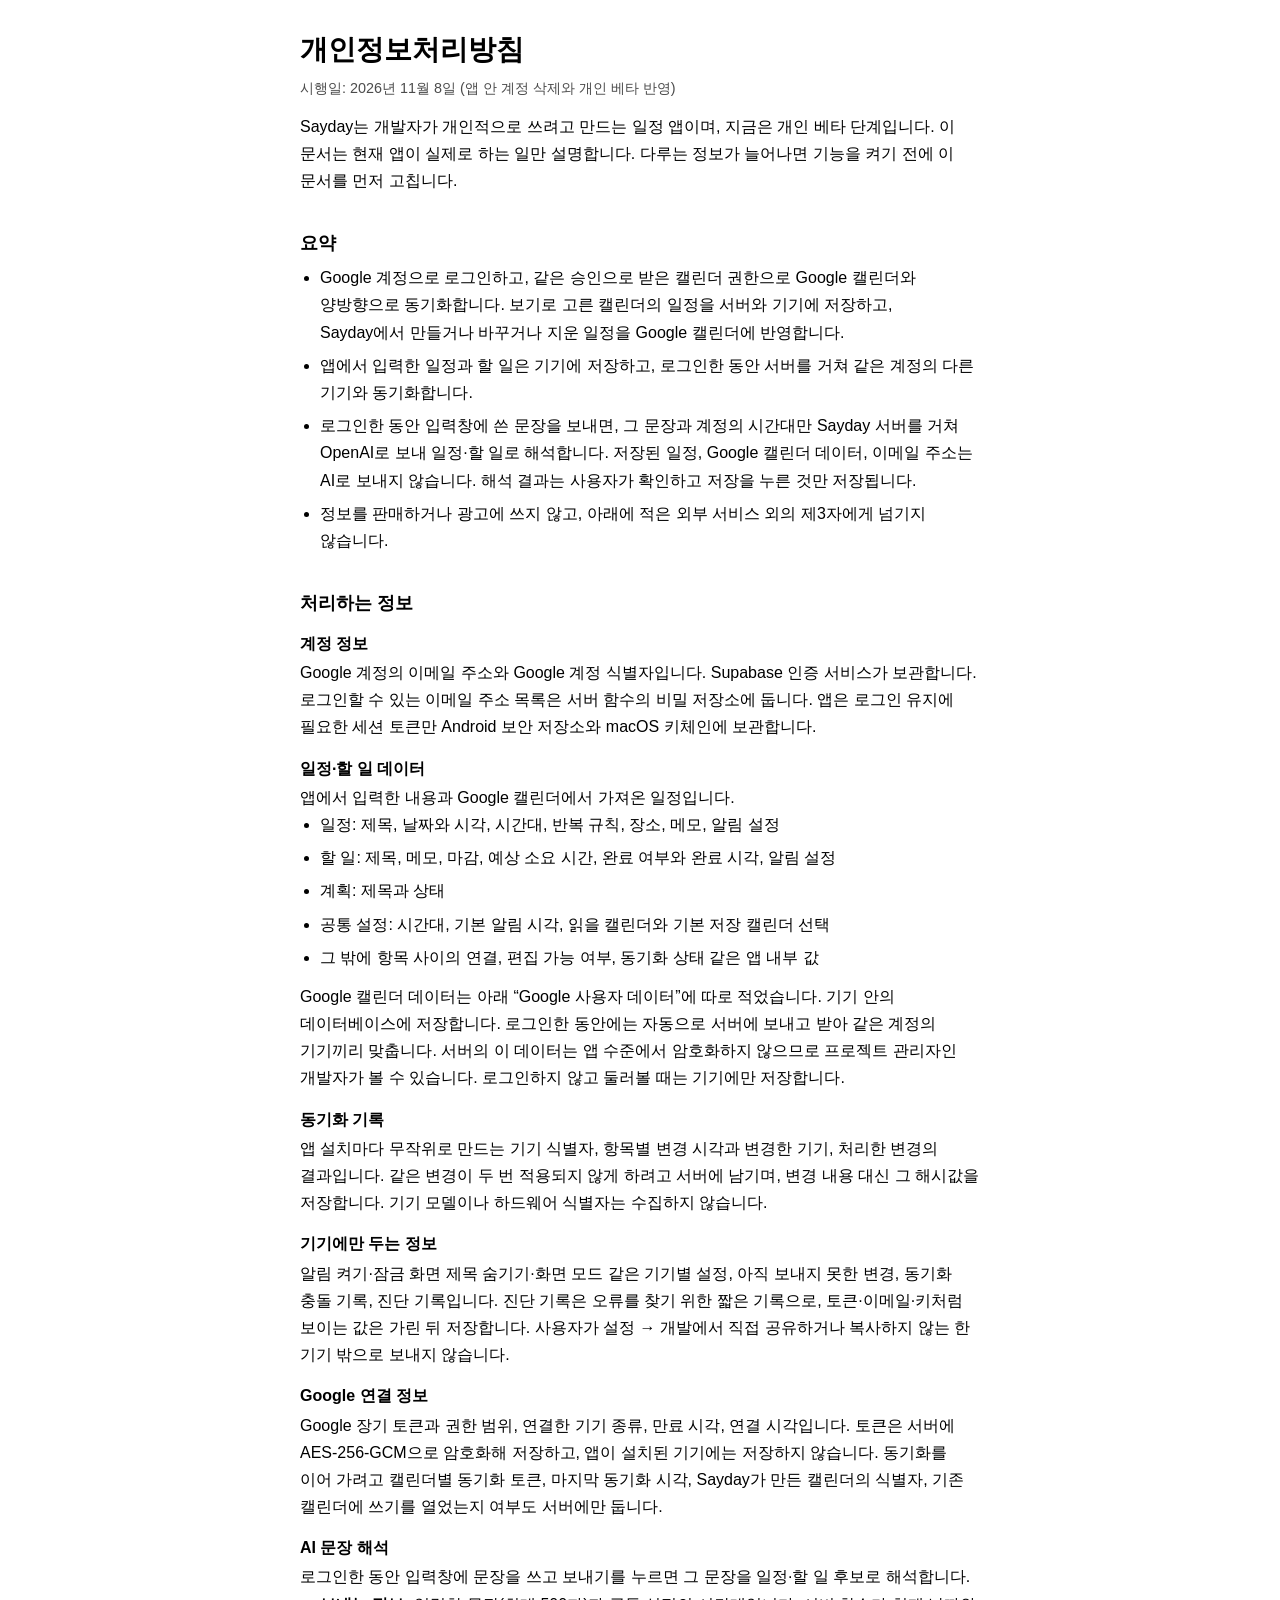
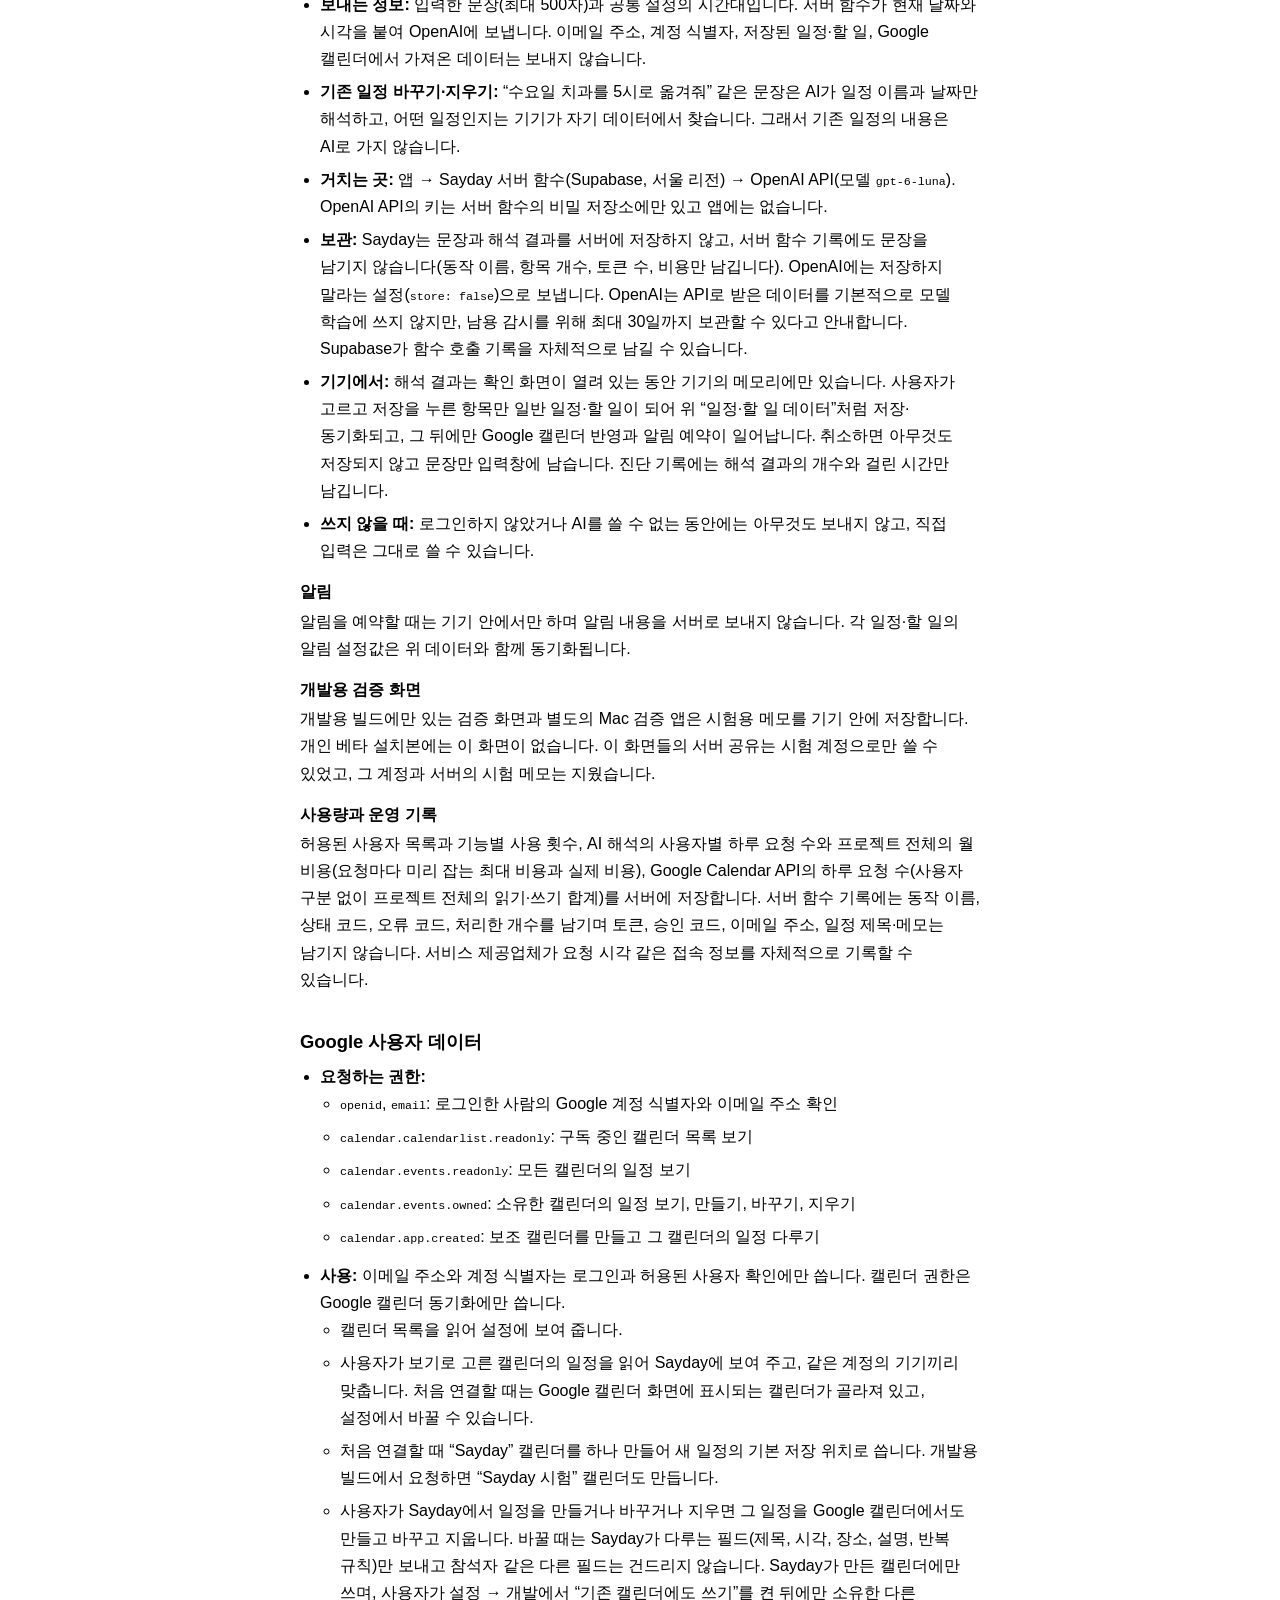
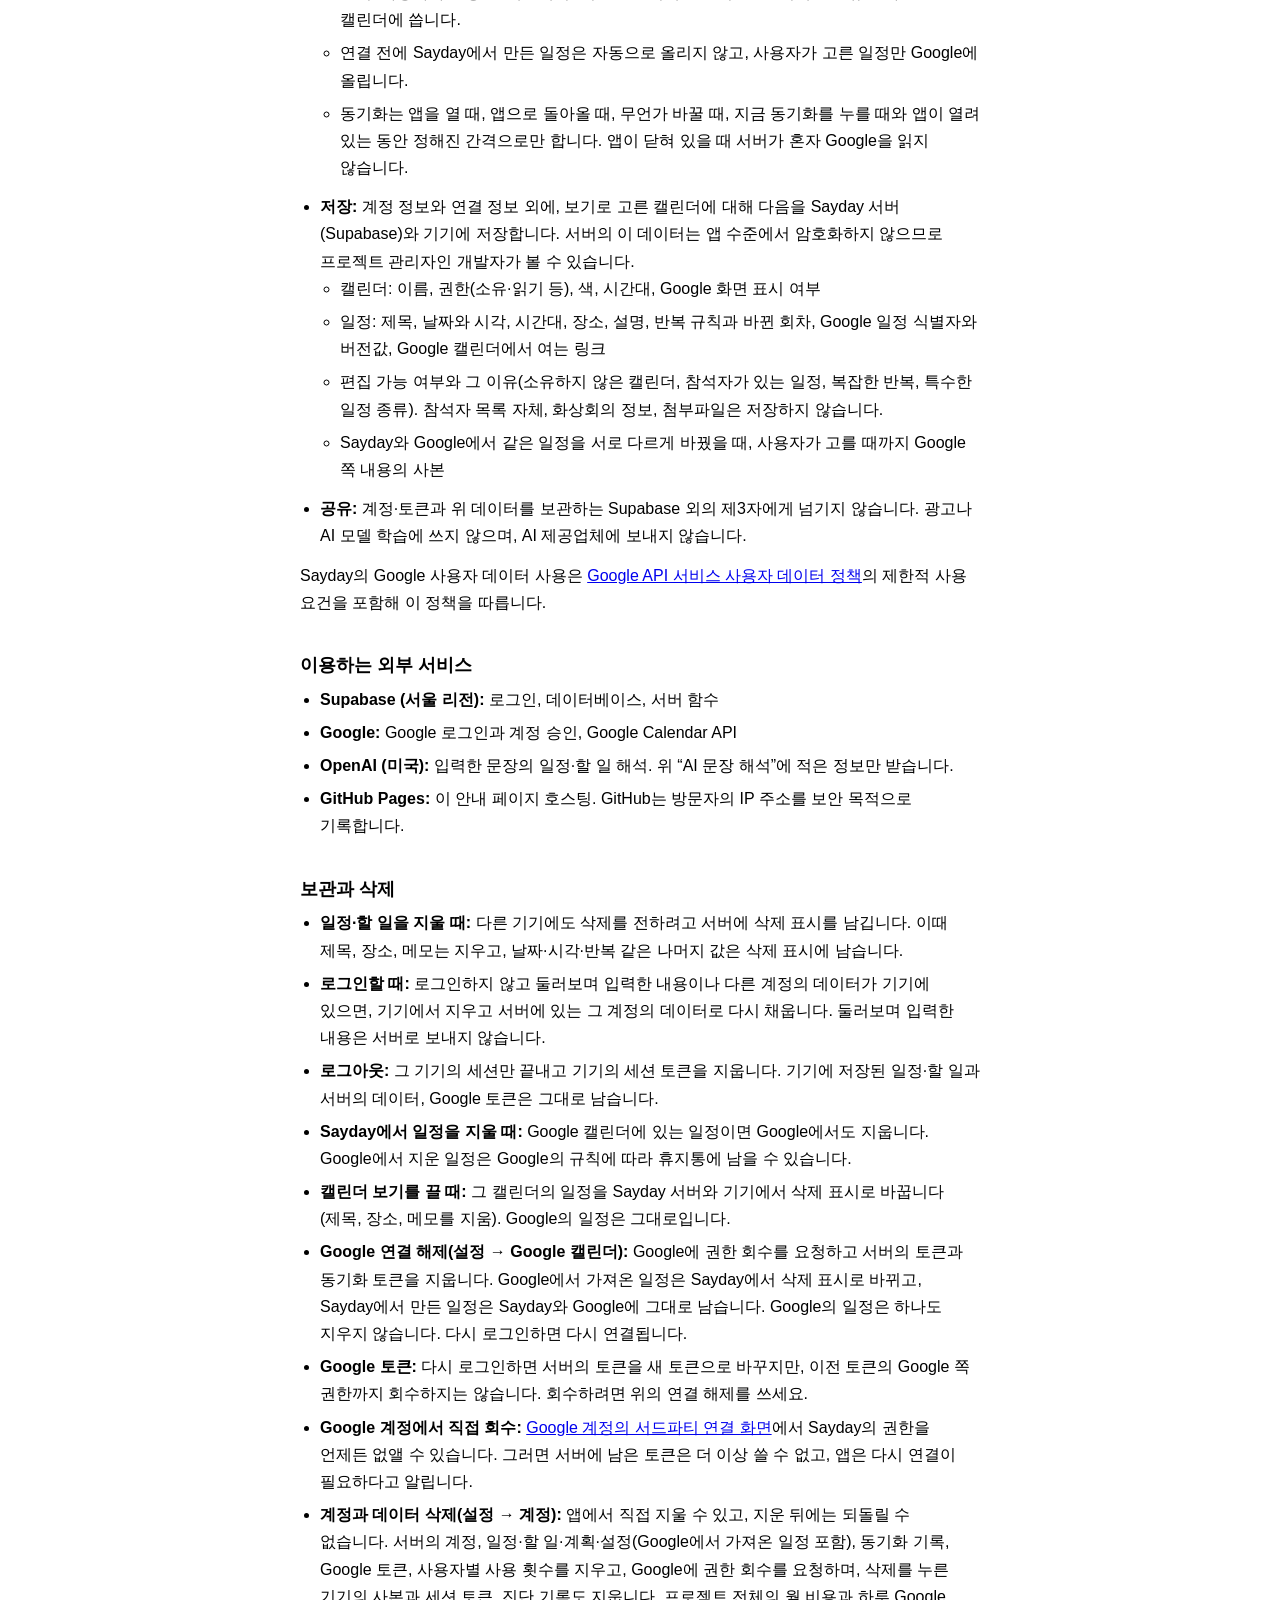
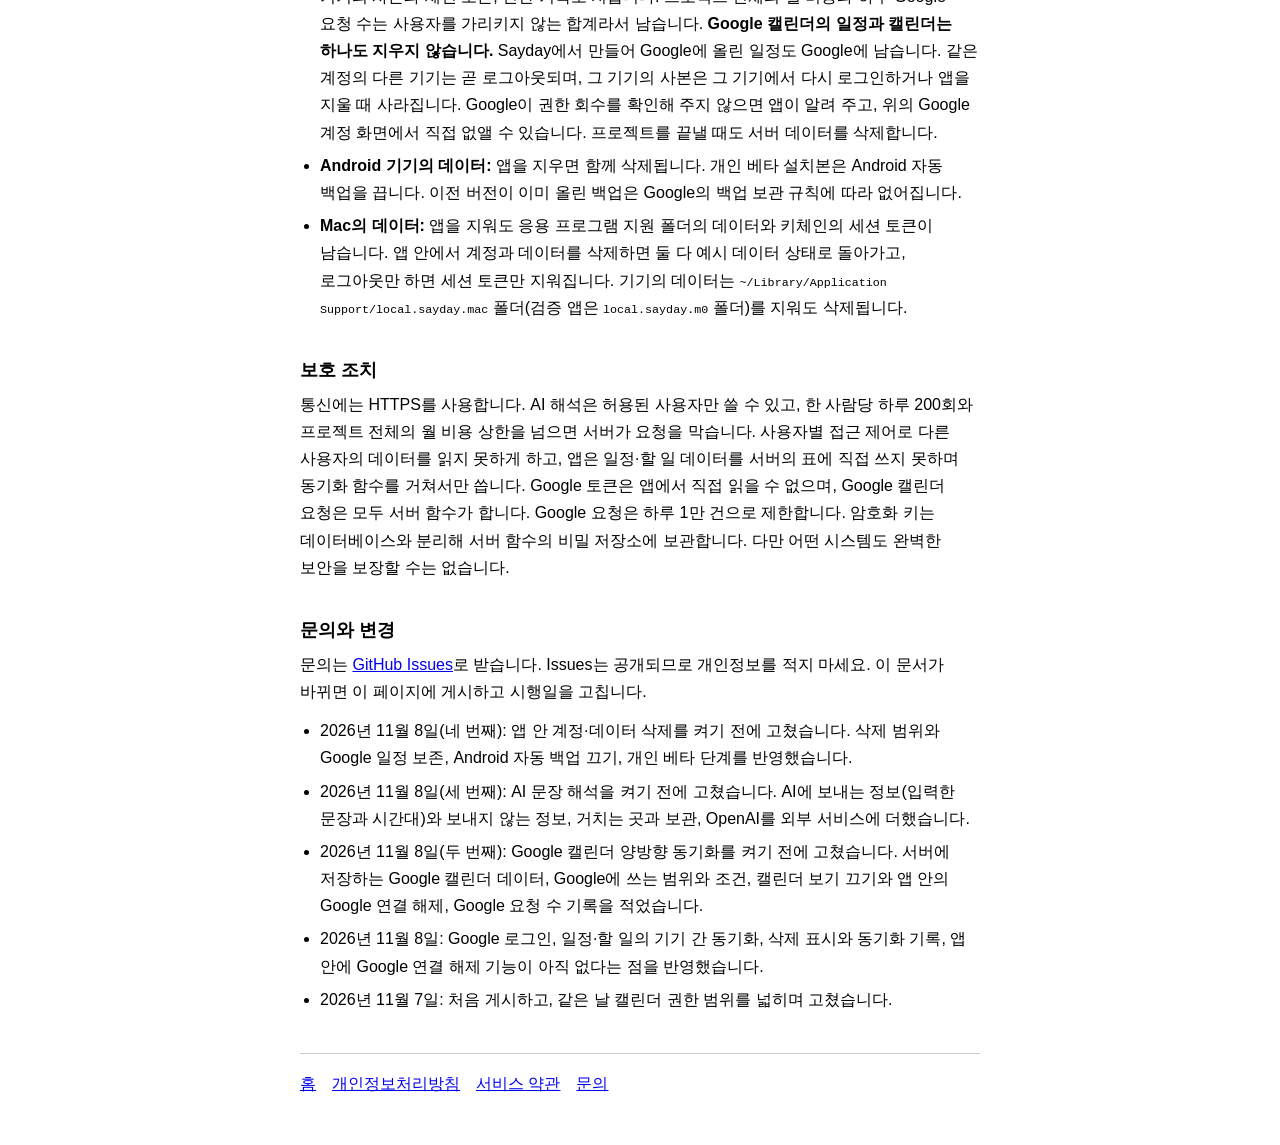
==== commit 23e4763c: "Describe in-app account deletion before turning it on Co-Authored-By: Claude Opus 5.5 <noreply@anthr" ====
--- a/privacy.html
+++ b/privacy.html
@@ -10,8 +10,8 @@
 <body>
   <main>
     <h1>개인정보처리방침</h1>
-    <p class="meta">시행일: 2026년 11월 8일 (AI 문장 해석 반영)</p>
-    <p>Sayday는 개발자가 개인적으로 쓰려고 만드는 일정 앱이며, 지금은 개발 단계입니다. 이 문서는 현재 앱이 실제로 하는 일만 설명합니다. 다루는 정보가 늘어나면 기능을 켜기 전에 이 문서를 먼저 고칩니다.</p>
+    <p class="meta">시행일: 2026년 11월 8일 (앱 안 계정 삭제와 개인 베타 반영)</p>
+    <p>Sayday는 개발자가 개인적으로 쓰려고 만드는 일정 앱이며, 지금은 개인 베타 단계입니다. 이 문서는 현재 앱이 실제로 하는 일만 설명합니다. 다루는 정보가 늘어나면 기능을 켜기 전에 이 문서를 먼저 고칩니다.</p>
 
     <h2>요약</h2>
     <ul>
@@ -59,7 +59,7 @@
       <dt>알림</dt>
       <dd>알림을 예약할 때는 기기 안에서만 하며 알림 내용을 서버로 보내지 않습니다. 각 일정·할 일의 알림 설정값은 위 데이터와 함께 동기화됩니다.</dd>
       <dt>개발용 검증 화면</dt>
-      <dd>Android 앱의 설정 → 개발에 있는 검증 화면과 별도의 Mac 검증 앱은 시험용 메모를 기기 안에 저장합니다. 이 화면들의 서버 공유는 시험 계정으로만 쓸 수 있었고, 그 계정과 서버의 시험 메모는 지웠습니다.</dd>
+      <dd>개발용 빌드에만 있는 검증 화면과 별도의 Mac 검증 앱은 시험용 메모를 기기 안에 저장합니다. 개인 베타 설치본에는 이 화면이 없습니다. 이 화면들의 서버 공유는 시험 계정으로만 쓸 수 있었고, 그 계정과 서버의 시험 메모는 지웠습니다.</dd>
       <dt>사용량과 운영 기록</dt>
       <dd>허용된 사용자 목록과 기능별 사용 횟수, AI 해석의 사용자별 하루 요청 수와 프로젝트 전체의 월 비용(요청마다 미리 잡는 최대 비용과 실제 비용), Google Calendar API의 하루 요청 수(사용자 구분 없이 프로젝트 전체의 읽기·쓰기 합계)를 서버에 저장합니다. 서버 함수 기록에는 동작 이름, 상태 코드, 오류 코드, 처리한 개수를 남기며 토큰, 승인 코드, 이메일 주소, 일정 제목·메모는 남기지 않습니다. 서비스 제공업체가 요청 시각 같은 접속 정보를 자체적으로 기록할 수 있습니다.</dd>
     </dl>
@@ -79,7 +79,7 @@
         <ul>
           <li>캘린더 목록을 읽어 설정에 보여 줍니다.</li>
           <li>사용자가 보기로 고른 캘린더의 일정을 읽어 Sayday에 보여 주고, 같은 계정의 기기끼리 맞춥니다. 처음 연결할 때는 Google 캘린더 화면에 표시되는 캘린더가 골라져 있고, 설정에서 바꿀 수 있습니다.</li>
-          <li>처음 연결할 때 “Sayday” 캘린더를 하나 만들어 새 일정의 기본 저장 위치로 씁니다. 사용자가 설정 → 개발에서 요청하면 “Sayday 시험” 캘린더도 만듭니다.</li>
+          <li>처음 연결할 때 “Sayday” 캘린더를 하나 만들어 새 일정의 기본 저장 위치로 씁니다. 개발용 빌드에서 요청하면 “Sayday 시험” 캘린더도 만듭니다.</li>
           <li>사용자가 Sayday에서 일정을 만들거나 바꾸거나 지우면 그 일정을 Google 캘린더에서도 만들고 바꾸고 지웁니다. 바꿀 때는 Sayday가 다루는 필드(제목, 시각, 장소, 설명, 반복 규칙)만 보내고 참석자 같은 다른 필드는 건드리지 않습니다. Sayday가 만든 캘린더에만 쓰며, 사용자가 설정 → 개발에서 “기존 캘린더에도 쓰기”를 켠 뒤에만 소유한 다른 캘린더에 씁니다.</li>
           <li>연결 전에 Sayday에서 만든 일정은 자동으로 올리지 않고, 사용자가 고른 일정만 Google에 올립니다.</li>
           <li>동기화는 앱을 열 때, 앱으로 돌아올 때, 무언가 바꿀 때, 지금 동기화를 누를 때와 앱이 열려 있는 동안 정해진 간격으로만 합니다. 앱이 닫혀 있을 때 서버가 혼자 Google을 읽지 않습니다.</li>
@@ -115,9 +115,9 @@
       <li><strong>Google 연결 해제(설정 → Google 캘린더):</strong> Google에 권한 회수를 요청하고 서버의 토큰과 동기화 토큰을 지웁니다. Google에서 가져온 일정은 Sayday에서 삭제 표시로 바뀌고, Sayday에서 만든 일정은 Sayday와 Google에 그대로 남습니다. Google의 일정은 하나도 지우지 않습니다. 다시 로그인하면 다시 연결됩니다.</li>
       <li><strong>Google 토큰:</strong> 다시 로그인하면 서버의 토큰을 새 토큰으로 바꾸지만, 이전 토큰의 Google 쪽 권한까지 회수하지는 않습니다. 회수하려면 위의 연결 해제를 쓰세요.</li>
       <li><strong>Google 계정에서 직접 회수:</strong> <a href="https://myaccount.google.com/permissions">Google 계정의 서드파티 연결 화면</a>에서 Sayday의 권한을 언제든 없앨 수 있습니다. 그러면 서버에 남은 토큰은 더 이상 쓸 수 없고, 앱은 다시 연결이 필요하다고 알립니다.</li>
-      <li><strong>계정과 서버 데이터:</strong> 앱 안에는 아직 계정 삭제 기능이 없습니다. 요청하면 개발자가 계정을 삭제하며, 이때 서버의 일정·할 일 데이터(Google에서 가져온 일정 포함), 동기화 기록, Google 토큰, 사용 횟수 기록도 함께 지워집니다. Google의 일정은 지우지 않습니다. 프로젝트를 끝낼 때도 삭제합니다.</li>
-      <li><strong>Android 기기의 데이터:</strong> 앱을 지우면 함께 삭제됩니다. 다만 Android 자동 백업이 켜져 있으면 기기의 일정·할 일과 메모가 사용자의 Google 백업에 포함될 수 있습니다.</li>
-      <li><strong>Mac의 데이터:</strong> 앱을 지워도 응용 프로그램 지원 폴더의 데이터와 키체인의 세션 토큰이 남습니다. 앱 안에서 로그아웃하면 세션 토큰이 지워지고, 기기의 데이터는 <code>~/Library/Application Support/local.sayday.mac</code> 폴더(검증 앱은 <code>local.sayday.m0</code> 폴더)를 지우면 삭제됩니다.</li>
+      <li><strong>계정과 데이터 삭제(설정 → 계정):</strong> 앱에서 직접 지울 수 있고, 지운 뒤에는 되돌릴 수 없습니다. 서버의 계정, 일정·할 일·계획·설정(Google에서 가져온 일정 포함), 동기화 기록, Google 토큰, 사용자별 사용 횟수를 지우고, Google에 권한 회수를 요청하며, 삭제를 누른 기기의 사본과 세션 토큰, 진단 기록도 지웁니다. 프로젝트 전체의 월 비용과 하루 Google 요청 수는 사용자를 가리키지 않는 합계라서 남습니다. <strong>Google 캘린더의 일정과 캘린더는 하나도 지우지 않습니다.</strong> Sayday에서 만들어 Google에 올린 일정도 Google에 남습니다. 같은 계정의 다른 기기는 곧 로그아웃되며, 그 기기의 사본은 그 기기에서 다시 로그인하거나 앱을 지울 때 사라집니다. Google이 권한 회수를 확인해 주지 않으면 앱이 알려 주고, 위의 Google 계정 화면에서 직접 없앨 수 있습니다. 프로젝트를 끝낼 때도 서버 데이터를 삭제합니다.</li>
+      <li><strong>Android 기기의 데이터:</strong> 앱을 지우면 함께 삭제됩니다. 개인 베타 설치본은 Android 자동 백업을 끕니다. 이전 버전이 이미 올린 백업은 Google의 백업 보관 규칙에 따라 없어집니다.</li>
+      <li><strong>Mac의 데이터:</strong> 앱을 지워도 응용 프로그램 지원 폴더의 데이터와 키체인의 세션 토큰이 남습니다. 앱 안에서 계정과 데이터를 삭제하면 둘 다 예시 데이터 상태로 돌아가고, 로그아웃만 하면 세션 토큰만 지워집니다. 기기의 데이터는 <code>~/Library/Application Support/local.sayday.mac</code> 폴더(검증 앱은 <code>local.sayday.m0</code> 폴더)를 지워도 삭제됩니다.</li>
     </ul>
 
     <h2>보호 조치</h2>
@@ -126,6 +126,7 @@
     <h2>문의와 변경</h2>
     <p>문의는 <a href="https://github.com/alsrjs951/alsrjs951.github.io/issues">GitHub Issues</a>로 받습니다. Issues는 공개되므로 개인정보를 적지 마세요. 이 문서가 바뀌면 이 페이지에 게시하고 시행일을 고칩니다.</p>
     <ul>
+      <li>2026년 11월 8일(네 번째): 앱 안 계정·데이터 삭제를 켜기 전에 고쳤습니다. 삭제 범위와 Google 일정 보존, Android 자동 백업 끄기, 개인 베타 단계를 반영했습니다.</li>
       <li>2026년 11월 8일(세 번째): AI 문장 해석을 켜기 전에 고쳤습니다. AI에 보내는 정보(입력한 문장과 시간대)와 보내지 않는 정보, 거치는 곳과 보관, OpenAI를 외부 서비스에 더했습니다.</li>
       <li>2026년 11월 8일(두 번째): Google 캘린더 양방향 동기화를 켜기 전에 고쳤습니다. 서버에 저장하는 Google 캘린더 데이터, Google에 쓰는 범위와 조건, 캘린더 보기 끄기와 앱 안의 Google 연결 해제, Google 요청 수 기록을 적었습니다.</li>
       <li>2026년 11월 8일: Google 로그인, 일정·할 일의 기기 간 동기화, 삭제 표시와 동기화 기록, 앱 안에 Google 연결 해제 기능이 아직 없다는 점을 반영했습니다.</li>
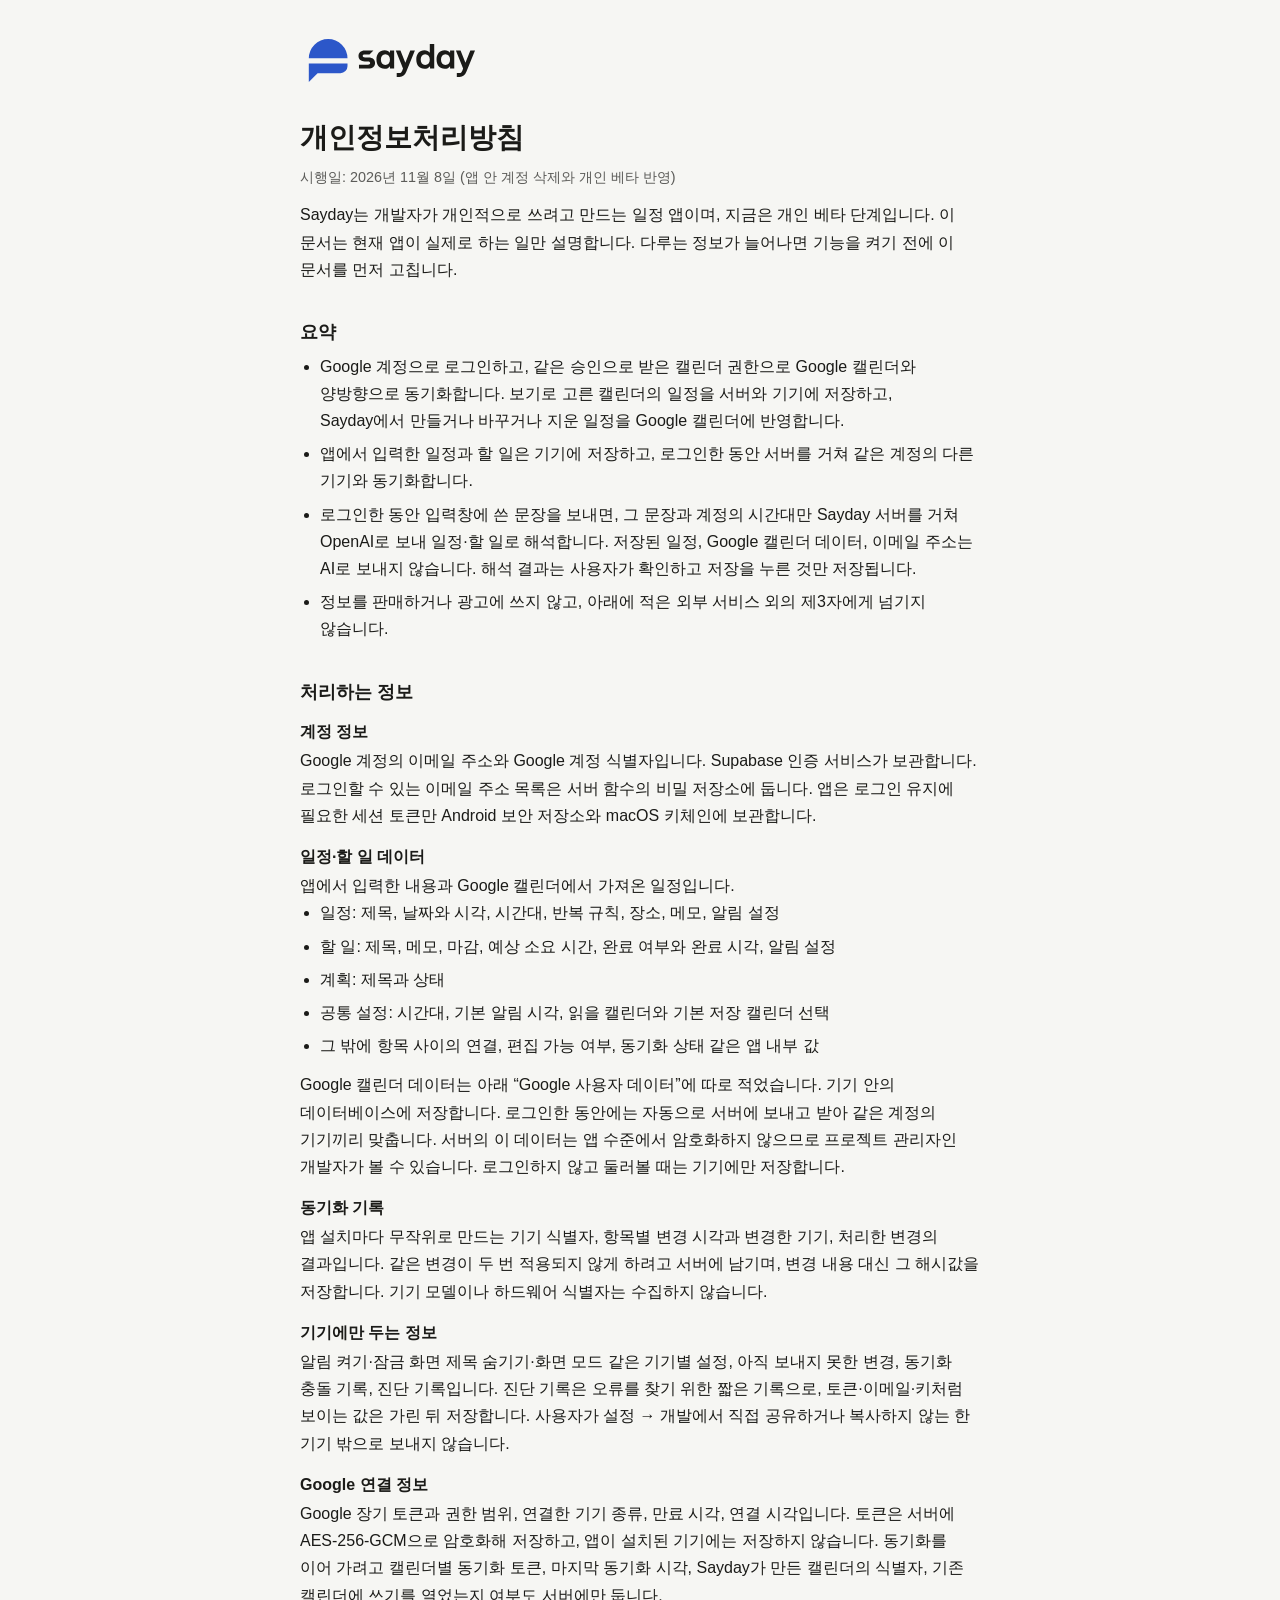
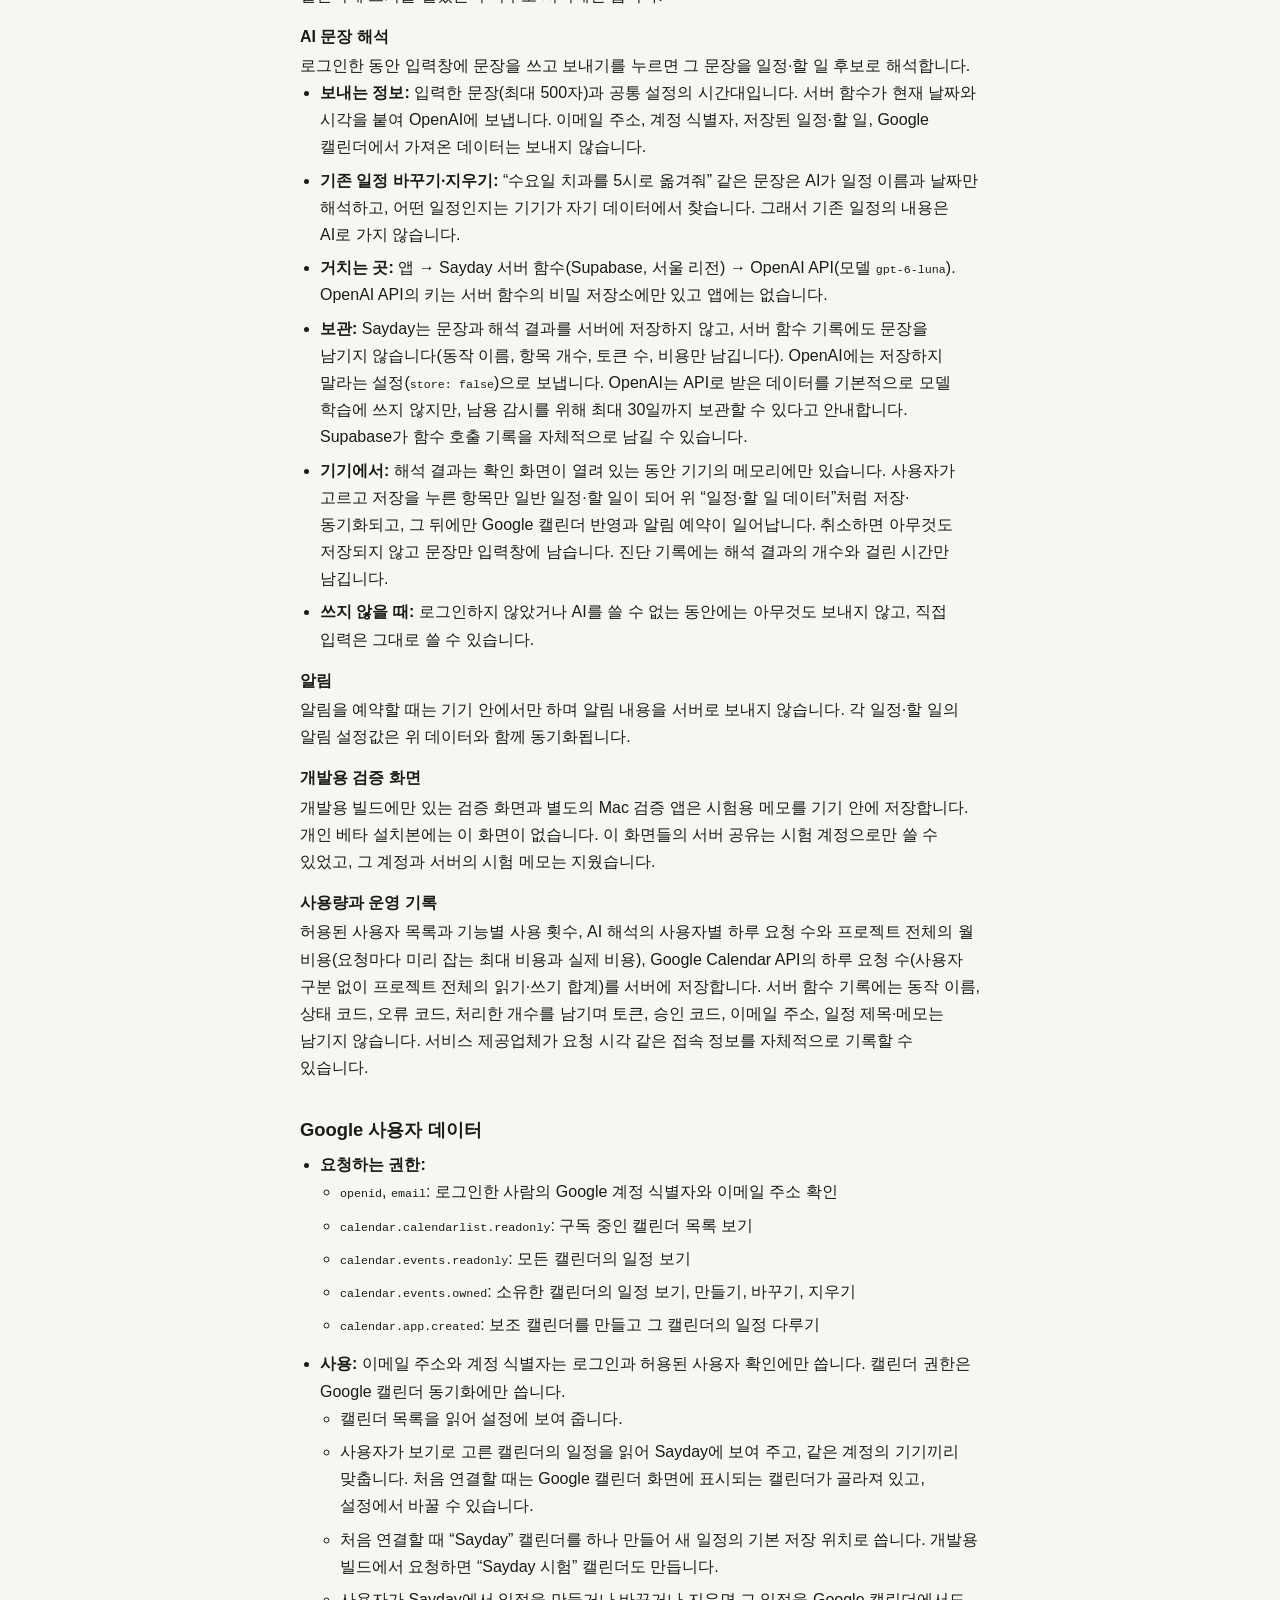
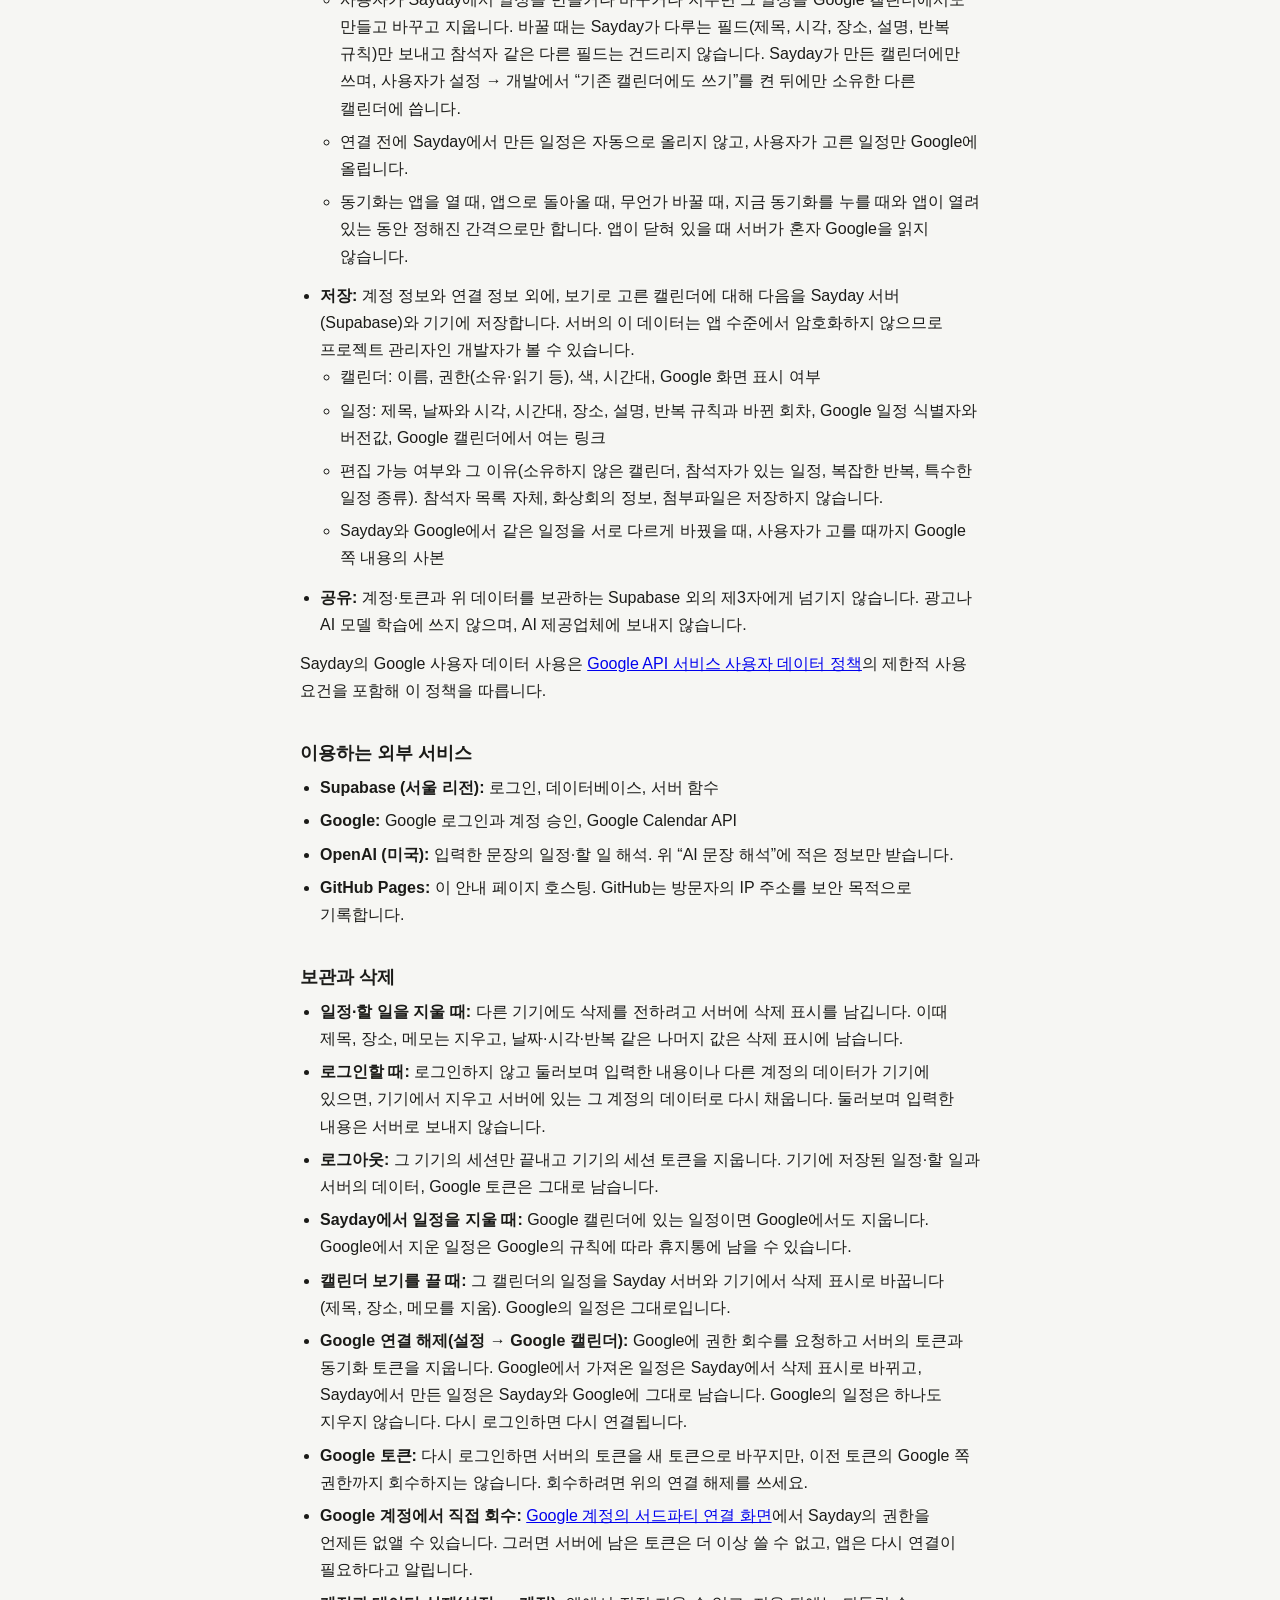
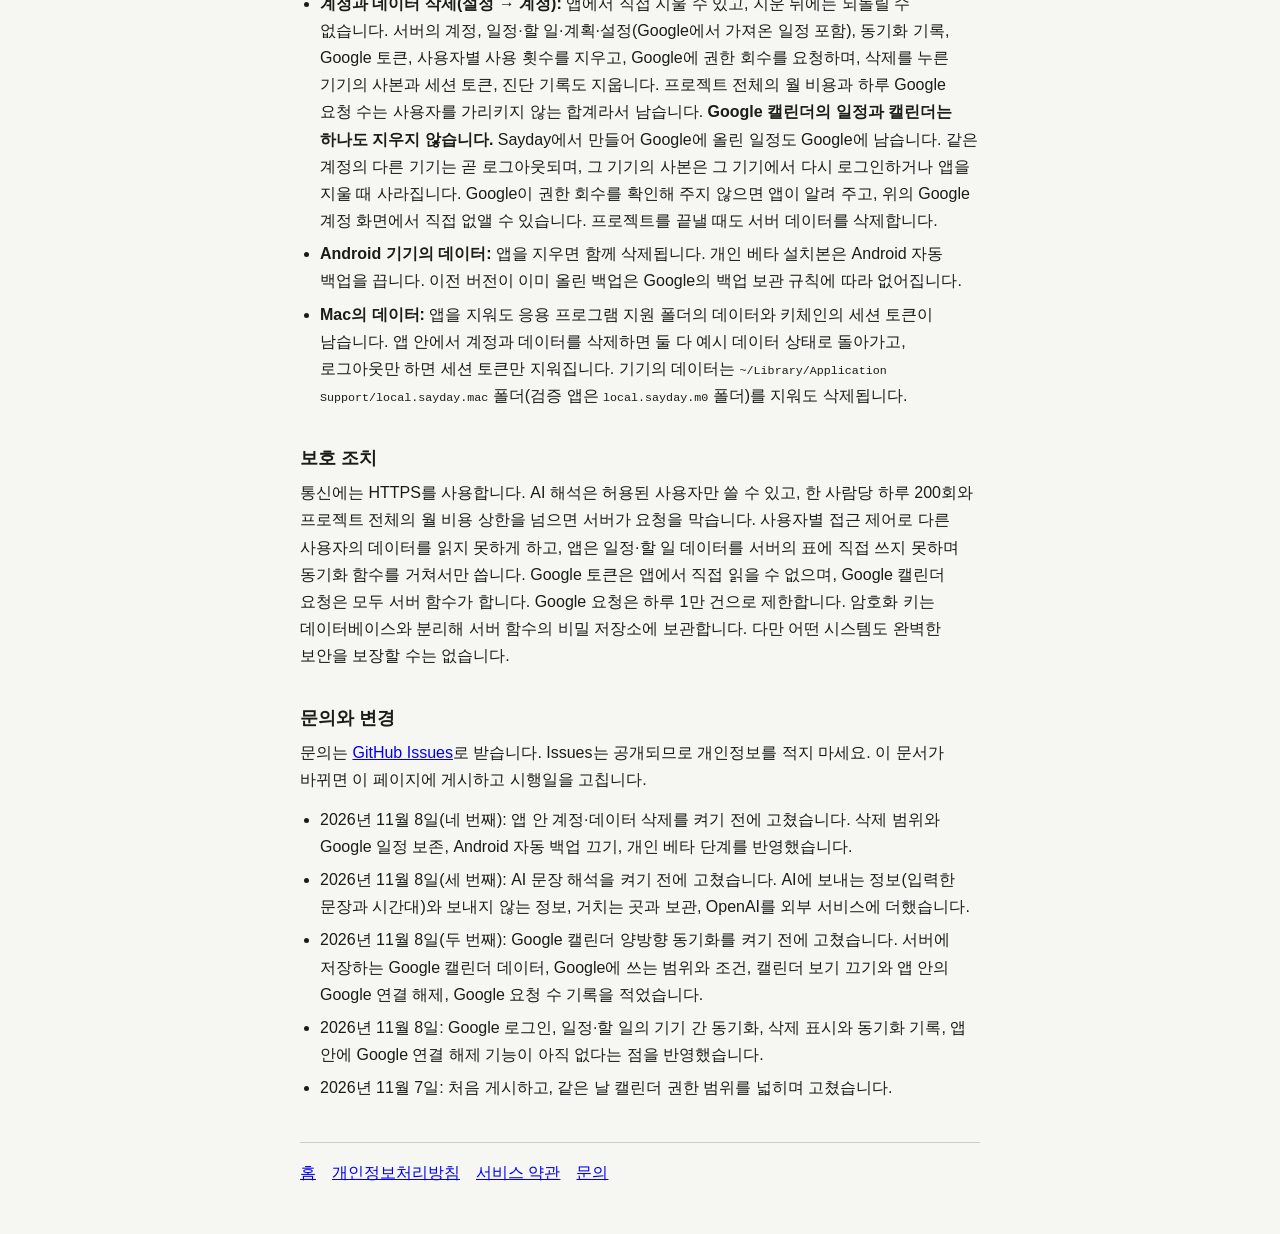
==== commit 360389e6: "Apply Sayday logo to public pages and favicons" ====
--- a/privacy.html
+++ b/privacy.html
@@ -6,8 +6,15 @@
   <title>Sayday 개인정보처리방침</title>
   <meta name="description" content="Sayday가 처리하는 정보, Google 사용자 데이터, AI 문장 해석에 보내는 정보를 설명합니다.">
   <link rel="stylesheet" href="style.css">
+  <link rel="icon" href="brand/favicon.svg" type="image/svg+xml">
+  <link rel="icon" href="brand/favicon.ico" sizes="48x48">
+  <link rel="apple-touch-icon" href="brand/apple-touch-icon.png">
 </head>
 <body>
+  <header class="brand-header"><a href="index.html" aria-label="Sayday 홈"><picture>
+    <source srcset="brand/horizontal-dark.svg" media="(prefers-color-scheme: dark)">
+    <img class="brand-logo" src="brand/horizontal-color.svg" width="184" height="56" alt="">
+  </picture></a></header>
   <main>
     <h1>개인정보처리방침</h1>
     <p class="meta">시행일: 2026년 11월 8일 (앱 안 계정 삭제와 개인 베타 반영)</p>
--- a/style.css
+++ b/style.css
@@ -2,7 +2,18 @@
   color-scheme: light dark;
   font-family: -apple-system, BlinkMacSystemFont, "Apple SD Gothic Neo", "Noto Sans KR", "Segoe UI", sans-serif;
   line-height: 1.7;
+  color: #1B1B18;
+  background: #F6F6F3;
 }
+
+@media (prefers-color-scheme: dark) {
+  :root { color: #F1F1EC; background: #131312; }
+}
+
+.brand-heading, .brand-header { margin: 0 0 24px; }
+.brand-logo { display: block; max-width: 100%; height: auto; }
+.brand-header a { display: inline-block; border-radius: 8px; }
+.brand-header a:focus-visible { outline: 2px solid currentColor; outline-offset: 4px; }
 
 body {
   margin: 0 auto;
